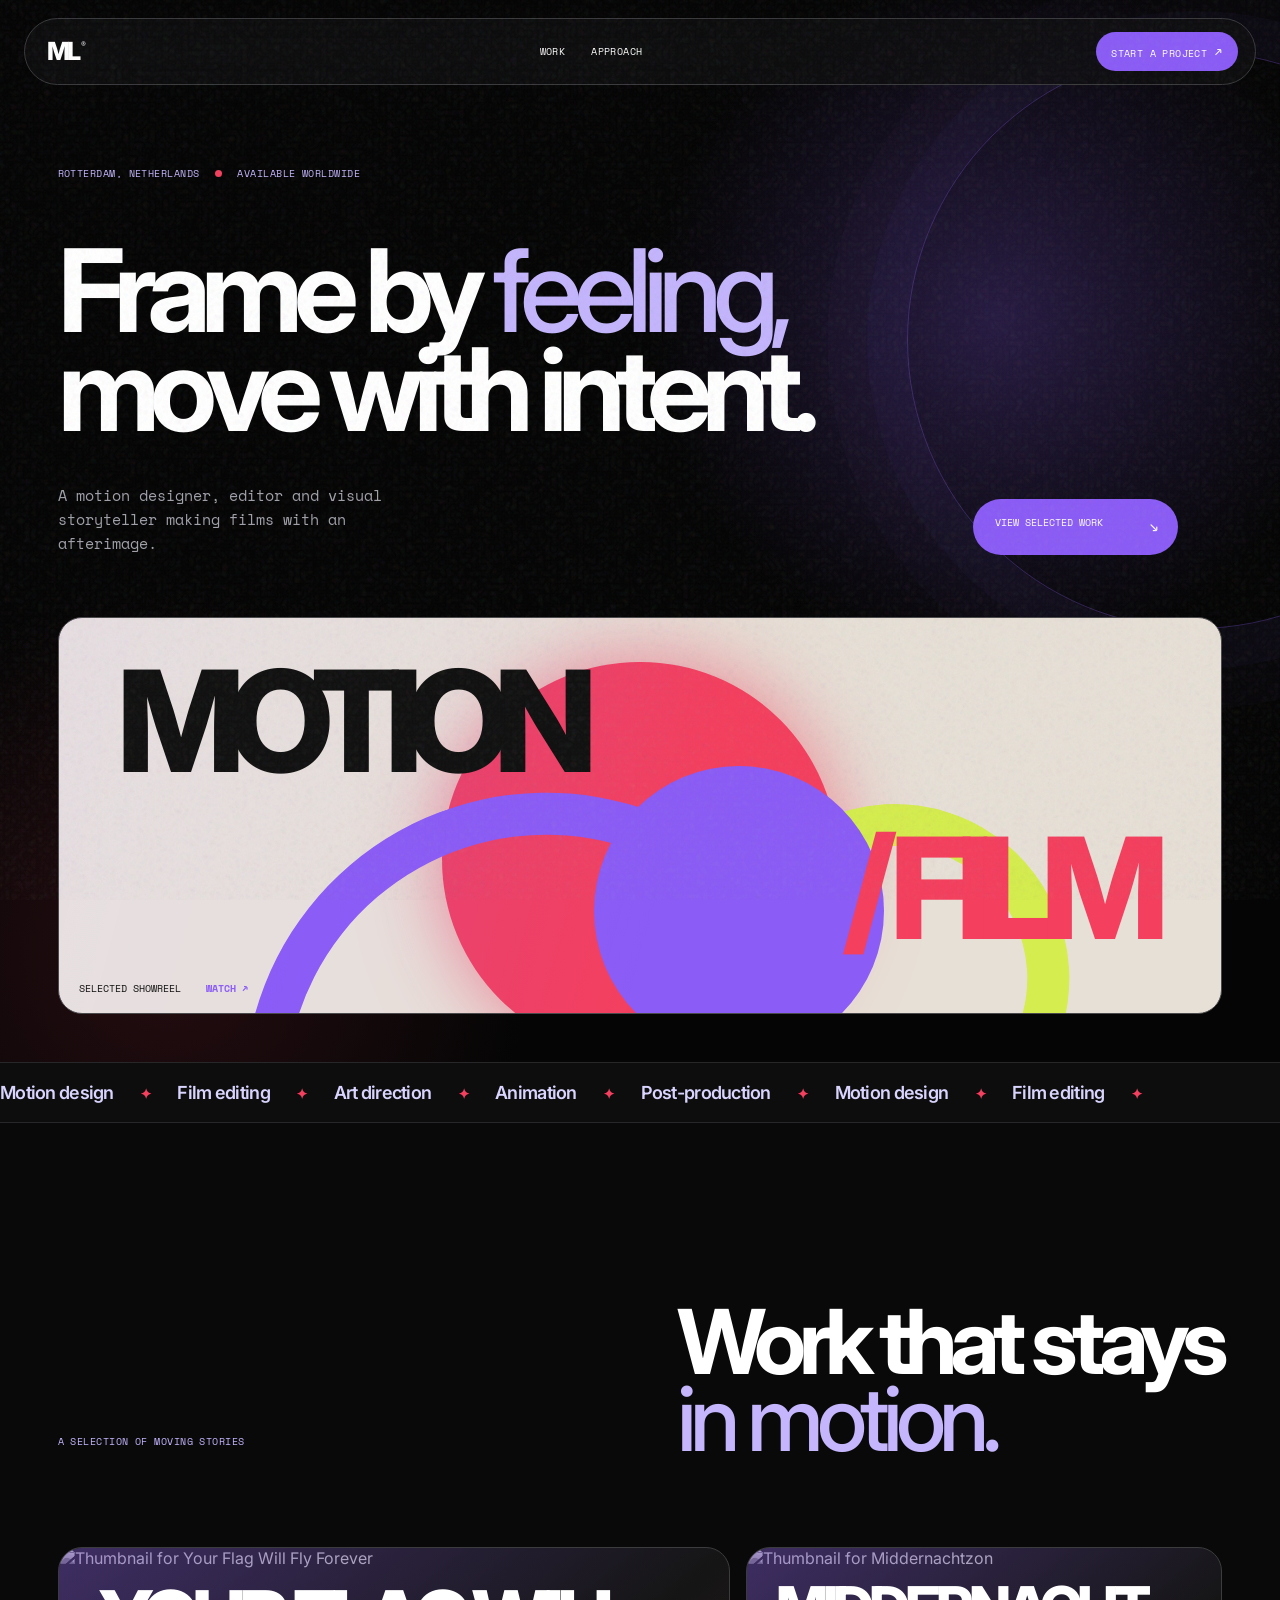
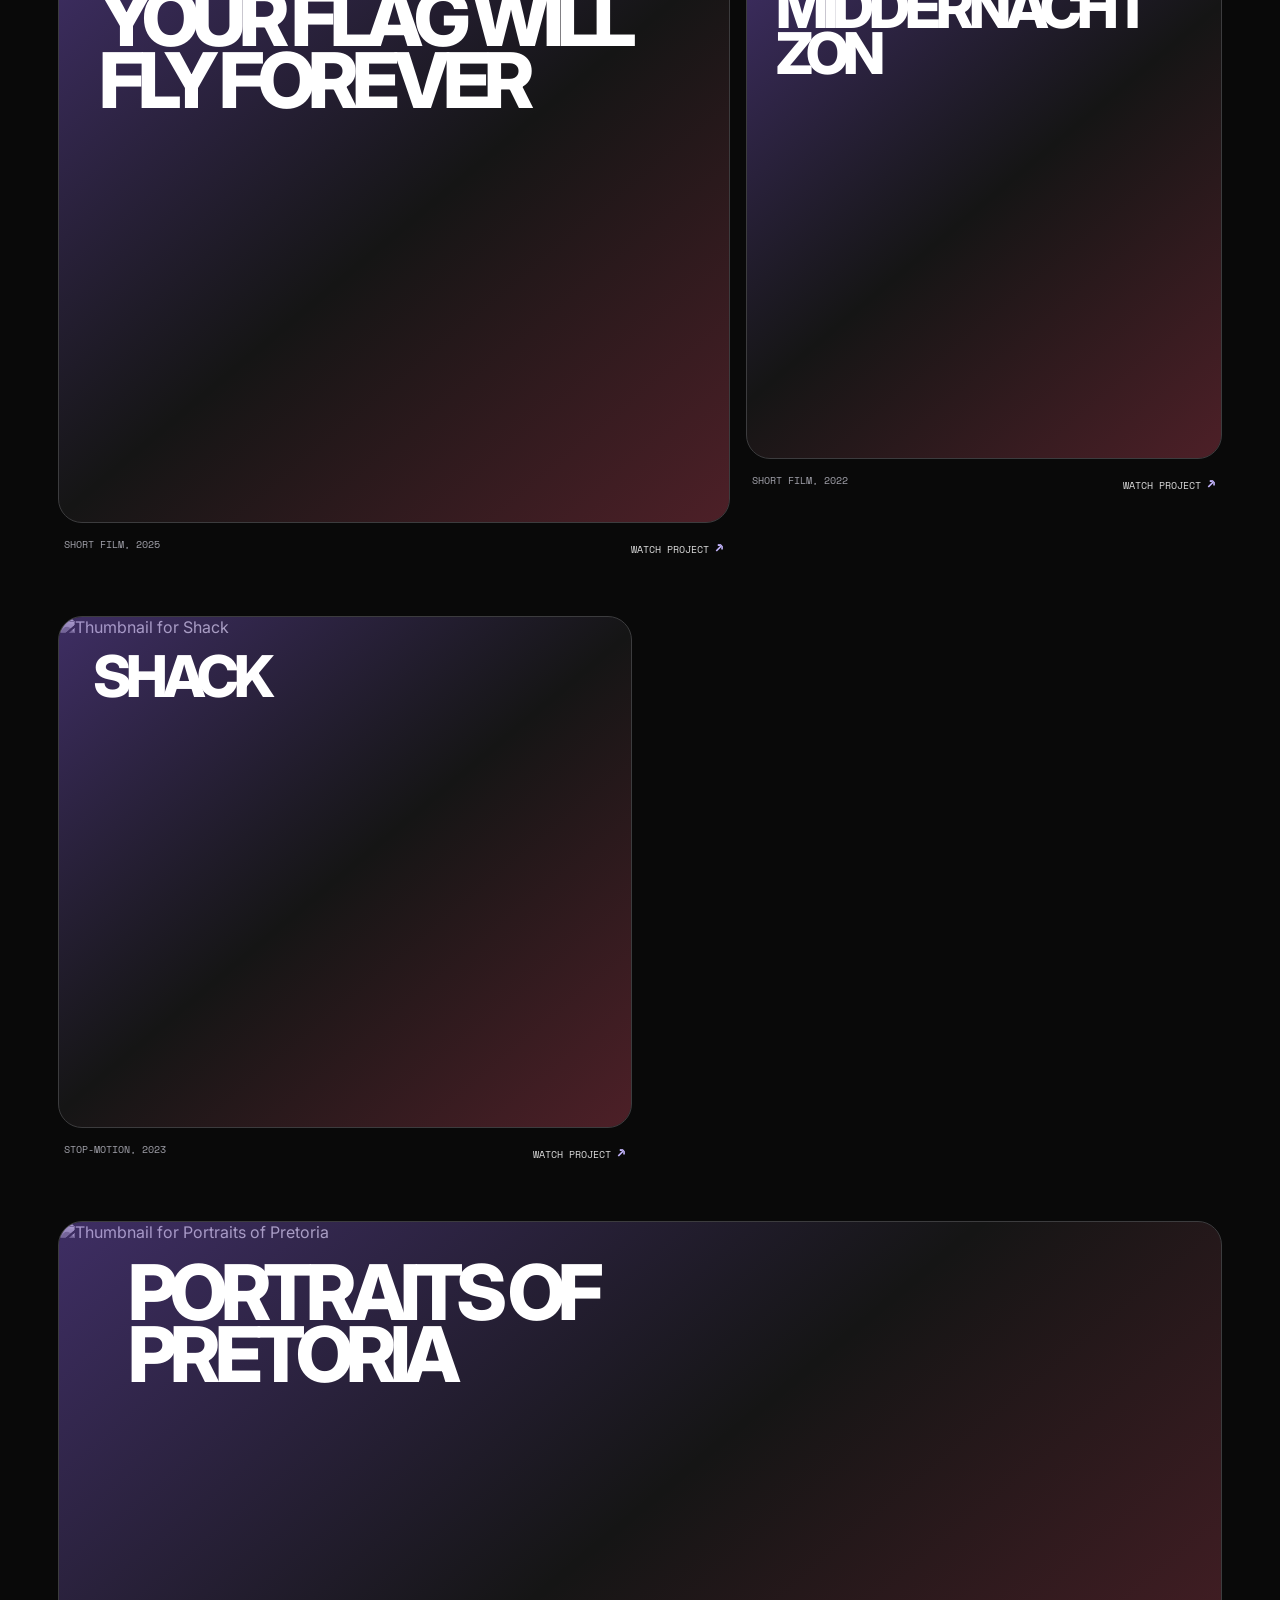
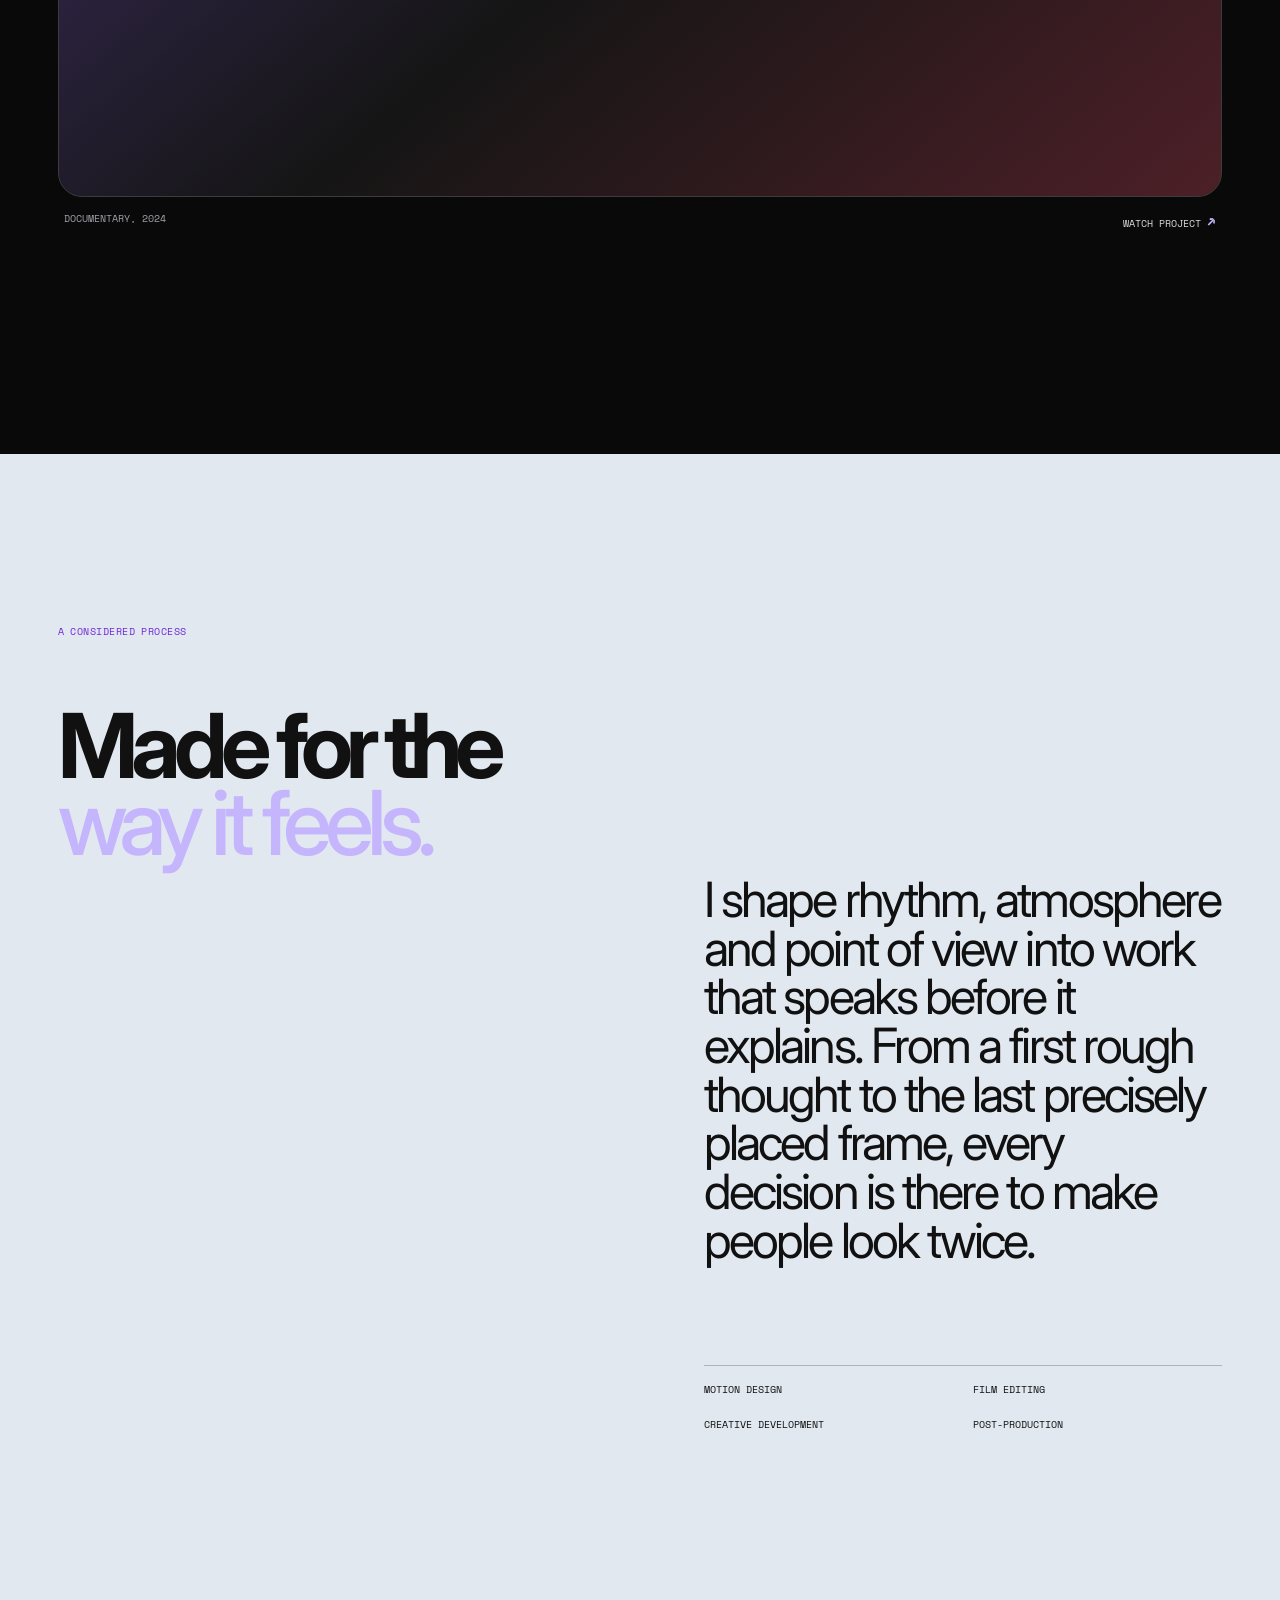
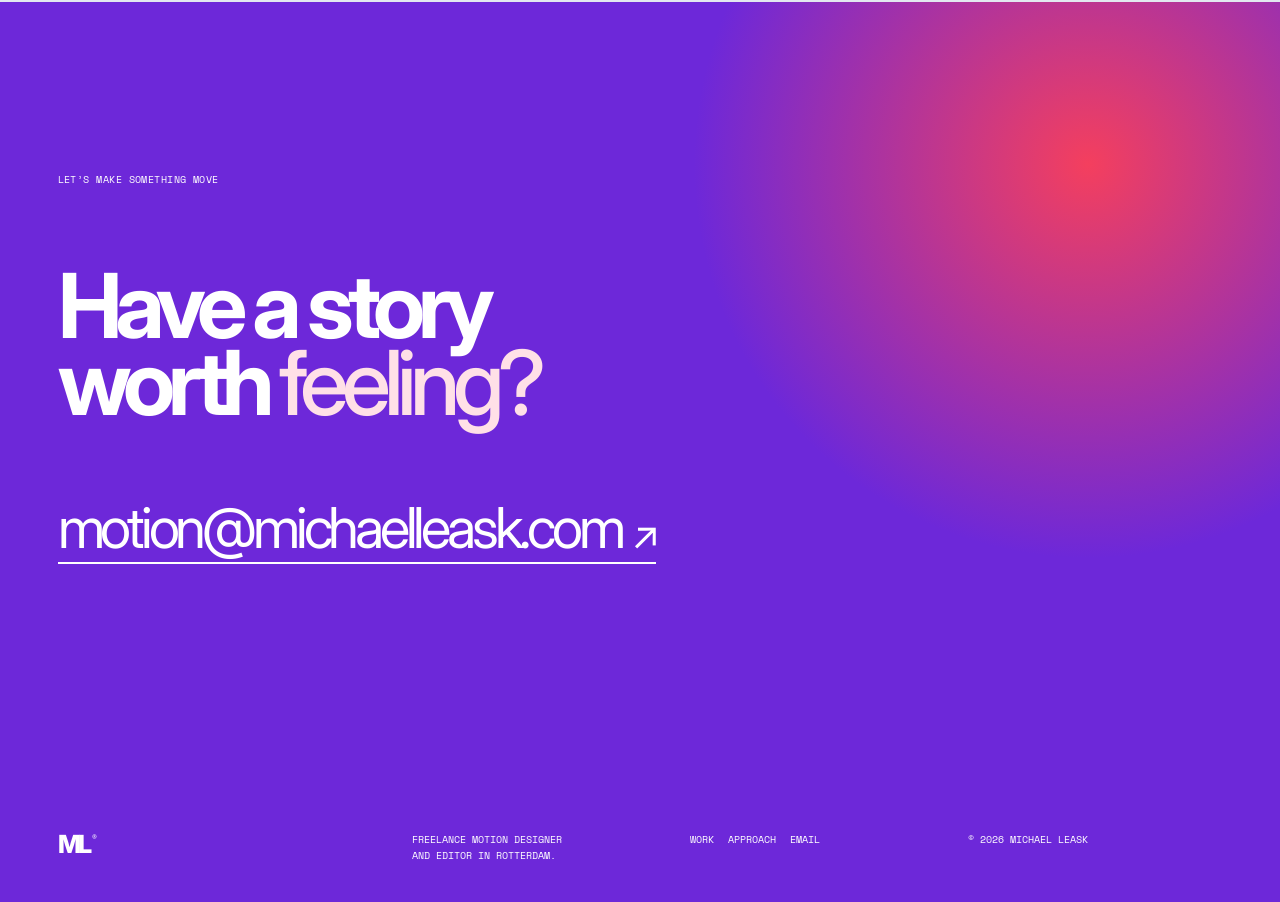
==== MIchael Leask.html @ 2f29e904 "Rename index.html to MIchael Leask.html" ====
<!doctype html>
<html lang="en">
<head>
  <meta charset="UTF-8">
  <meta name="viewport" content="width=device-width, initial-scale=1.0">
  <meta name="description" content="Michael Leask — motion designer and visual storyteller based in Rotterdam.">
  <title>Michael Leask — Motion & Film</title>
  <link rel="preconnect" href="https://fonts.googleapis.com">
  <link rel="preconnect" href="https://fonts.gstatic.com" crossorigin>
  <link href="https://fonts.googleapis.com/css2?family=DM+Mono:wght@400;500&family=Playfair+Display:ital,wght@0,500;1,500&display=swap" rel="stylesheet">
  <link rel="stylesheet" href="styles.css">
</head>
<body>
  <div class="noise" aria-hidden="true"></div>
  <main>
    <nav class="nav" aria-label="Main navigation">
      <a class="wordmark" href="#top" aria-label="Michael Leask home">ML<span>®</span></a>
      <div class="nav-links"><a href="#work">Work</a><a href="#approach">Approach</a></div>
      <a class="nav-contact" href="#contact">Start a project <span>↗</span></a>
    </nav>
    <section class="hero" id="top">
      <p class="location">Rotterdam, Netherlands <i></i> Available worldwide</p>
      <h1 class="hero-title">Frame by <em>feeling,</em><br>move with intent.</h1>
      <div class="hero-bottom"><p>A motion designer, editor and visual storyteller making films with an afterimage.</p><a class="solid-button" href="#work">View selected work <span>↘</span></a></div>
      <a class="hero-image showreel-thumbnail image-reveal" href="https://vimeo.com/551444220" target="_blank" rel="noopener noreferrer" aria-label="Watch Michael Leask showreel on Vimeo"><span class="showreel-sun"></span><span class="showreel-arch arch-one"></span><span class="showreel-arch arch-two"></span><span class="showreel-disc"></span><strong>MOTION</strong><strong>/ FILM</strong><figcaption>Selected showreel <b>Watch ↗</b></figcaption></a>
    </section>
    <section class="marquee" aria-label="Services"><div>Motion design <b>✦</b> Film editing <b>✦</b> Art direction <b>✦</b> Animation <b>✦</b> Post-production <b>✦</b> Motion design <b>✦</b> Film editing <b>✦</b></div></section>
    <section class="work" id="work">
      <div class="section-heading"><p class="eyebrow">A selection of moving stories</p><h2>Work that stays<br><em>in motion.</em></h2></div>
      <div class="work-grid">
        <a class="project project-large" href="https://vimeo.com/1107054880?fl=ip&amp;fe=ec" target="_blank" rel="noopener noreferrer"><div class="project-media"><img src="https://vumbnail.com/1107054880.jpg" onerror="this.onerror=null;this.src='https://picsum.photos/seed/flag-cinema/1400/900'" alt="Thumbnail for Your Flag Will Fly Forever"><span class="project-word">Your flag will<br>fly forever</span></div><div class="project-info"><span>Short film, 2025</span><strong>Watch project <b>↗</b></strong></div></a>
        <a class="project" href="https://vimeo.com/560093076" target="_blank" rel="noopener noreferrer"><div class="project-media"><img src="https://vumbnail.com/560093076.jpg" onerror="this.onerror=null;this.src='https://picsum.photos/seed/midnight-sun-film/1000/1200'" alt="Thumbnail for Middernachtzon"><span class="project-word small">Middernacht<br>zon</span></div><div class="project-info"><span>Short film, 2022</span><strong>Watch project <b>↗</b></strong></div></a>
        <a class="project" href="https://vimeo.com/560093396" target="_blank" rel="noopener noreferrer"><div class="project-media"><img src="https://vumbnail.com/560093396.jpg" onerror="this.onerror=null;this.src='https://picsum.photos/seed/paper-animation/1000/1200'" alt="Thumbnail for Shack"><span class="project-word small dark">Shack</span></div><div class="project-info"><span>Stop-motion, 2023</span><strong>Watch project <b>↗</b></strong></div></a>
        <a class="project project-wide" href="https://vimeo.com/611664464" target="_blank" rel="noopener noreferrer"><div class="project-media"><img src="https://vumbnail.com/611664464.jpg" onerror="this.onerror=null;this.src='https://picsum.photos/seed/pretoria-portrait/1400/700'" alt="Thumbnail for Portraits of Pretoria"><span class="project-word">Portraits of<br>pretoria</span></div><div class="project-info"><span>Documentary, 2024</span><strong>Watch project <b>↗</b></strong></div></a>
      </div>
    </section>
    <section class="statement" id="approach"><div class="statement-pin"><p class="eyebrow">A considered process</p><h2>Made for the<br><em>way it feels.</em></h2></div><div class="statement-copy"><p class="scrub-copy">I shape rhythm, atmosphere and point of view into work that speaks before it explains. From a first rough thought to the last precisely placed frame, every decision is there to make people look twice.</p><div class="methods"><span>Motion design</span><span>Film editing</span><span>Creative development</span><span>Post-production</span></div></div></section>
    <section class="contact" id="contact"><p class="eyebrow">Let’s make something move</p><h2>Have a story<br>worth <em>feeling?</em></h2><a class="contact-email" href="mailto:motion@michaelleask.com">motion@michaelleask.com <span>↗</span></a><footer><a class="wordmark" href="#top">ML<span>®</span></a><p>Freelance motion designer<br>and editor in Rotterdam.</p><div><a href="#work">Work</a><a href="#approach">Approach</a><a href="mailto:motion@michaelleask.com">Email</a></div><p>© 2026 Michael Leask</p></footer></section>
  </main>
  <script src="https://cdnjs.cloudflare.com/ajax/libs/gsap/3.12.5/gsap.min.js"></script>
  <script src="https://cdnjs.cloudflare.com/ajax/libs/gsap/3.12.5/ScrollTrigger.min.js"></script>
  <script src="script.js"></script>
</body>
</html>
---- styles.css ----
@import url('https://fonts.googleapis.com/css2?family=Inter:wght@400;500;600;700;800&family=Space+Mono:wght@400;700&display=swap');

:root { --primary:#8b5cf6; --accent:#f43f5e; --void:#050505; --surface:#e2e8f0; --white:#fff; --muted:#a1a1aa; --border:#27272a; --mono:'Space Mono',monospace; --display:'Inter',Arial,sans-serif; --radius:24px; }
* { box-sizing:border-box; } html { scroll-behavior:smooth; } body { margin:0; background:var(--void); color:var(--white); font-family:var(--display); overflow-x:hidden; } a { color:inherit; }
.noise { position:fixed; inset:0; z-index:20; pointer-events:none; opacity:.08; background-image:url("data:image/svg+xml,%3Csvg viewBox='0 0 180 180' xmlns='http://www.w3.org/2000/svg'%3E%3Cfilter id='n'%3E%3CfeTurbulence baseFrequency='.76' numOctaves='3' stitchTiles='stitch'/%3E%3C/filter%3E%3Crect width='100%25' height='100%25' filter='url(%23n)'/%3E%3C/svg%3E"); }
.nav { width:calc(100% - 48px); max-width:1320px; margin:18px auto 0; padding:13px 17px 13px 22px; display:flex; align-items:center; justify-content:space-between; position:absolute; left:0; right:0; z-index:3; background:#101011c9; border:1px solid #3a3a3d; border-radius:9999px; backdrop-filter:blur(16px); font:10px var(--mono); text-transform:uppercase; letter-spacing:.04em; }.wordmark { font:800 25px/1 var(--display); text-decoration:none; letter-spacing:-.12em; }.wordmark span { font:8px var(--mono); vertical-align:top; letter-spacing:0; margin-left:3px; }.nav-links { display:flex; gap:26px; }.nav a { text-decoration:none; }.nav a:hover { color:#c4b5fd; }.nav-contact { padding:9px 15px; border-radius:9999px; background:var(--primary); transition:background .3s; }.nav-contact:hover { background:var(--accent); color:#fff!important; }.nav-contact span { font-size:14px; }
.hero { min-height:100vh; padding:166px 4.5vw 48px; position:relative; overflow:hidden; background:radial-gradient(circle at 78% 30%,#8b5cf640,transparent 28%),radial-gradient(circle at 13% 90%,#f43f5e22,transparent 25%),var(--void); }.hero:before { content:''; position:absolute; width:45vw; height:45vw; right:-16vw; top:4vw; border:1px solid #8b5cf64d; border-radius:50%; box-shadow:0 0 0 40px #8b5cf608,0 0 0 80px #8b5cf605; }.location,.eyebrow { position:relative; z-index:1; color:#c4b5fd; font:10px var(--mono); letter-spacing:.045em; text-transform:uppercase; margin:0; }.location i { width:7px; height:7px; background:var(--accent); border-radius:50%; display:inline-block; margin:0 9px; }.hero-title { position:relative; z-index:1; max-width:1120px; font-size:clamp(3.7rem,9vw,9.5rem); line-height:.86; letter-spacing:-.082em; margin:60px 0 44px; font-weight:700; }.hero-title em,h2 em { color:#c4b5fd; font-style:normal; font-weight:500; }.hero-bottom { position:relative; z-index:1; display:flex; gap:34px; align-items:end; justify-content:space-between; max-width:1120px; }.hero-bottom p { color:var(--muted); font:15px/1.6 var(--mono); max-width:355px; margin:0; }.solid-button { background:var(--primary); color:var(--white); text-decoration:none; border-radius:9999px; font:10px var(--mono); text-transform:uppercase; padding:16px 19px 16px 22px; min-width:205px; display:flex; justify-content:space-between; transition:transform .3s,background .3s; }.solid-button:hover { transform:translateY(-3px); background:var(--accent); }.solid-button span { font-size:16px; }.hero-image { position:relative; z-index:1; margin:62px 0 0; height:min(31vw,500px); overflow:hidden; border:1px solid #4a4a4c; border-radius:var(--radius); background:#171717; }.hero-image img { height:100%; width:100%; object-fit:cover; filter:grayscale(1) contrast(1.15) brightness(.72); }.hero-image:after { content:''; position:absolute; inset:0; background:linear-gradient(105deg,#8b5cf666,transparent 60%); mix-blend-mode:color; }.hero-image figcaption { position:absolute; z-index:1; color:#fff; bottom:17px; left:20px; font:10px var(--mono); text-transform:uppercase; }.marquee { border-top:1px solid var(--border); border-bottom:1px solid var(--border); background:#0d0d0e; overflow:hidden; padding:19px 0; white-space:nowrap; }.marquee div { width:max-content; color:#d8d4fe; font-size:18px; font-weight:600; letter-spacing:-.04em; animation:marquee 25s linear infinite; }.marquee b { color:var(--accent); margin:0 23px; font-size:14px; } @keyframes marquee { to { transform:translateX(-33%); } }
.work { padding:180px 4.5vw; background:#090909; }.section-heading { display:flex; justify-content:space-between; align-items:end; margin-bottom:90px; }.section-heading h2,.statement h2,.contact h2 { font-size:clamp(3.5rem,7vw,8rem); line-height:.86; letter-spacing:-.078em; margin:0; }.section-heading .eyebrow { padding-bottom:8px; }.work-grid { display:grid; grid-template-columns:repeat(12,1fr); grid-auto-flow:dense; gap:16px; }.project { grid-column:span 6; color:inherit; text-decoration:none; padding:0 0 42px; }.project-large { grid-column:span 7; }.project-large+.project { grid-column:span 5; }.project-wide { grid-column:span 12; }.project-media { height:40vw; min-height:430px; position:relative; overflow:hidden; border:1px solid #3c3c3e; border-radius:var(--radius); background:#151515; }.project-large .project-media,.project-wide .project-media { height:45vw; max-height:700px; }.project-media:after { content:''; position:absolute; inset:0; background:linear-gradient(140deg,rgba(139,92,246,.35),transparent 50%,rgba(244,63,94,.25)); }.project-media img { width:100%; height:100%; object-fit:cover; filter:grayscale(1) contrast(1.2) brightness(.7); transition:transform .8s cubic-bezier(.22,1,.36,1),filter .8s; }.project:hover img { transform:scale(1.06); filter:grayscale(.3) contrast(1.05) brightness(.88); }.project-word { position:absolute; z-index:1; top:7%; left:6%; color:#fff; text-transform:uppercase; font-size:clamp(2.5rem,6vw,7rem); font-weight:800; line-height:.8; letter-spacing:-.09em; }.project-word.small { font-size:clamp(2.5rem,4.5vw,5rem); }.project-word.dark { color:#fff; }.project-info { display:flex; justify-content:space-between; padding:14px 6px 0; color:var(--muted); font:10px var(--mono); text-transform:uppercase; }.project-info strong { color:#ddd; font-weight:400; }.project-info b { color:#c4b5fd; font-size:14px; }
.statement { background:var(--surface); color:#111; padding:170px 4.5vw; min-height:105vh; display:grid; grid-template-columns:1fr 1fr; gap:10vw; }.statement-pin { align-self:start; }.statement-pin .eyebrow { color:#6d28d9; margin-bottom:68px; }.statement-copy { padding-top:28vh; }.scrub-copy { margin:0; font-size:clamp(2rem,3.8vw,4.7rem); line-height:1; letter-spacing:-.06em; }.scrub-copy span { color:#92989e; }.methods { border-top:1px solid #aeb3b8; margin-top:100px; padding-top:16px; display:grid; grid-template-columns:1fr 1fr; gap:20px; font:10px var(--mono); text-transform:uppercase; }.contact { background:radial-gradient(circle at 85% 18%,#f43f5e,transparent 30%),#6d28d9; padding:170px 4.5vw 38px; min-height:100vh; display:flex; flex-direction:column; }.contact .eyebrow { color:#fff; margin-bottom:80px; }.contact h2 em { color:#ffe0e7; }.contact-email { font-size:clamp(1.75rem,4.4vw,5rem); letter-spacing:-.075em; margin-top:72px; text-decoration:none; border-bottom:2px solid; width:max-content; max-width:100%; }.contact-email span { font-size:.7em; } footer { margin-top:auto; padding-top:150px; display:grid; grid-template-columns:1.3fr 1fr 1fr 1fr; gap:24px; align-items:start; font:10px/1.6 var(--mono); text-transform:uppercase; } footer p { margin:0; } footer div { display:flex; gap:14px; flex-wrap:wrap; } footer div a { text-decoration:none; border-bottom:1px solid transparent; } footer div a:hover { border-color:#fff; }
@media(max-width:800px) { .nav { width:calc(100% - 24px); margin-top:12px; padding:12px 14px 12px 17px; }.nav-links { display:none; }.hero { padding:116px 5vw 28px; }.hero-title { margin:58px 0 30px; font-size:clamp(3.55rem,15vw,6rem); }.hero-bottom { display:block; }.hero-bottom p { margin-bottom:25px; }.hero-image { margin-top:48px; height:76vw; }.work { padding:120px 5vw; }.section-heading { display:block; margin-bottom:60px; }.section-heading .eyebrow { margin-bottom:25px; }.work-grid { display:block; }.project,.project-large,.project-large+.project { padding:0 0 50px; }.project-media,.project-large .project-media,.project-wide .project-media { height:110vw; min-height:0; }.project-wide .project-media { height:75vw; }.statement { display:block; padding:120px 5vw; min-height:0; }.statement-pin .eyebrow { margin-bottom:40px; }.statement-copy { padding-top:110px; }.methods { margin-top:70px; }.contact { padding:120px 5vw 30px; }.contact .eyebrow { margin-bottom:42px; }.contact-email { margin-top:55px; } footer { padding-top:120px; grid-template-columns:1fr 1fr; gap:28px 12px; } footer .wordmark { grid-column:span 2; } }
.hero-image.showreel-thumbnail{display:block;text-decoration:none;background:#e7e0d7;color:#111;transition:transform .5s cubic-bezier(.22,1,.36,1)}.hero-image.showreel-thumbnail:hover{transform:scale(.985)}.showreel-thumbnail:after{background:linear-gradient(105deg,#8b5cf644,transparent 55%)}.showreel-thumbnail strong{position:absolute;z-index:1;font-size:clamp(3.5rem,11vw,12rem);font-weight:800;letter-spacing:-.12em;line-height:.75}.showreel-thumbnail strong:nth-of-type(1){left:5%;top:13%}.showreel-thumbnail strong:nth-of-type(2){color:var(--accent);right:6%;bottom:18%}.showreel-sun{position:absolute;width:34%;aspect-ratio:1;border-radius:50%;background:var(--accent);top:11%;left:33%;box-shadow:0 0 80px #f43f5e99}.showreel-arch{position:absolute;border:clamp(20px,3.3vw,54px) solid var(--primary);border-bottom:0;border-radius:1000px 1000px 0 0;width:52%;height:78%;bottom:-24%;left:12%;transform:rotate(-18deg)}.showreel-arch.arch-two{width:30%;height:50%;bottom:2%;left:auto;right:11%;border-color:#d5ed4e;transform:rotate(19deg)}.showreel-disc{width:25%;aspect-ratio:1;background:var(--primary);position:absolute;border-radius:50%;bottom:-11%;right:29%}.showreel-thumbnail figcaption{color:#111;display:flex;gap:25px}.showreel-thumbnail figcaption b{color:var(--primary)}
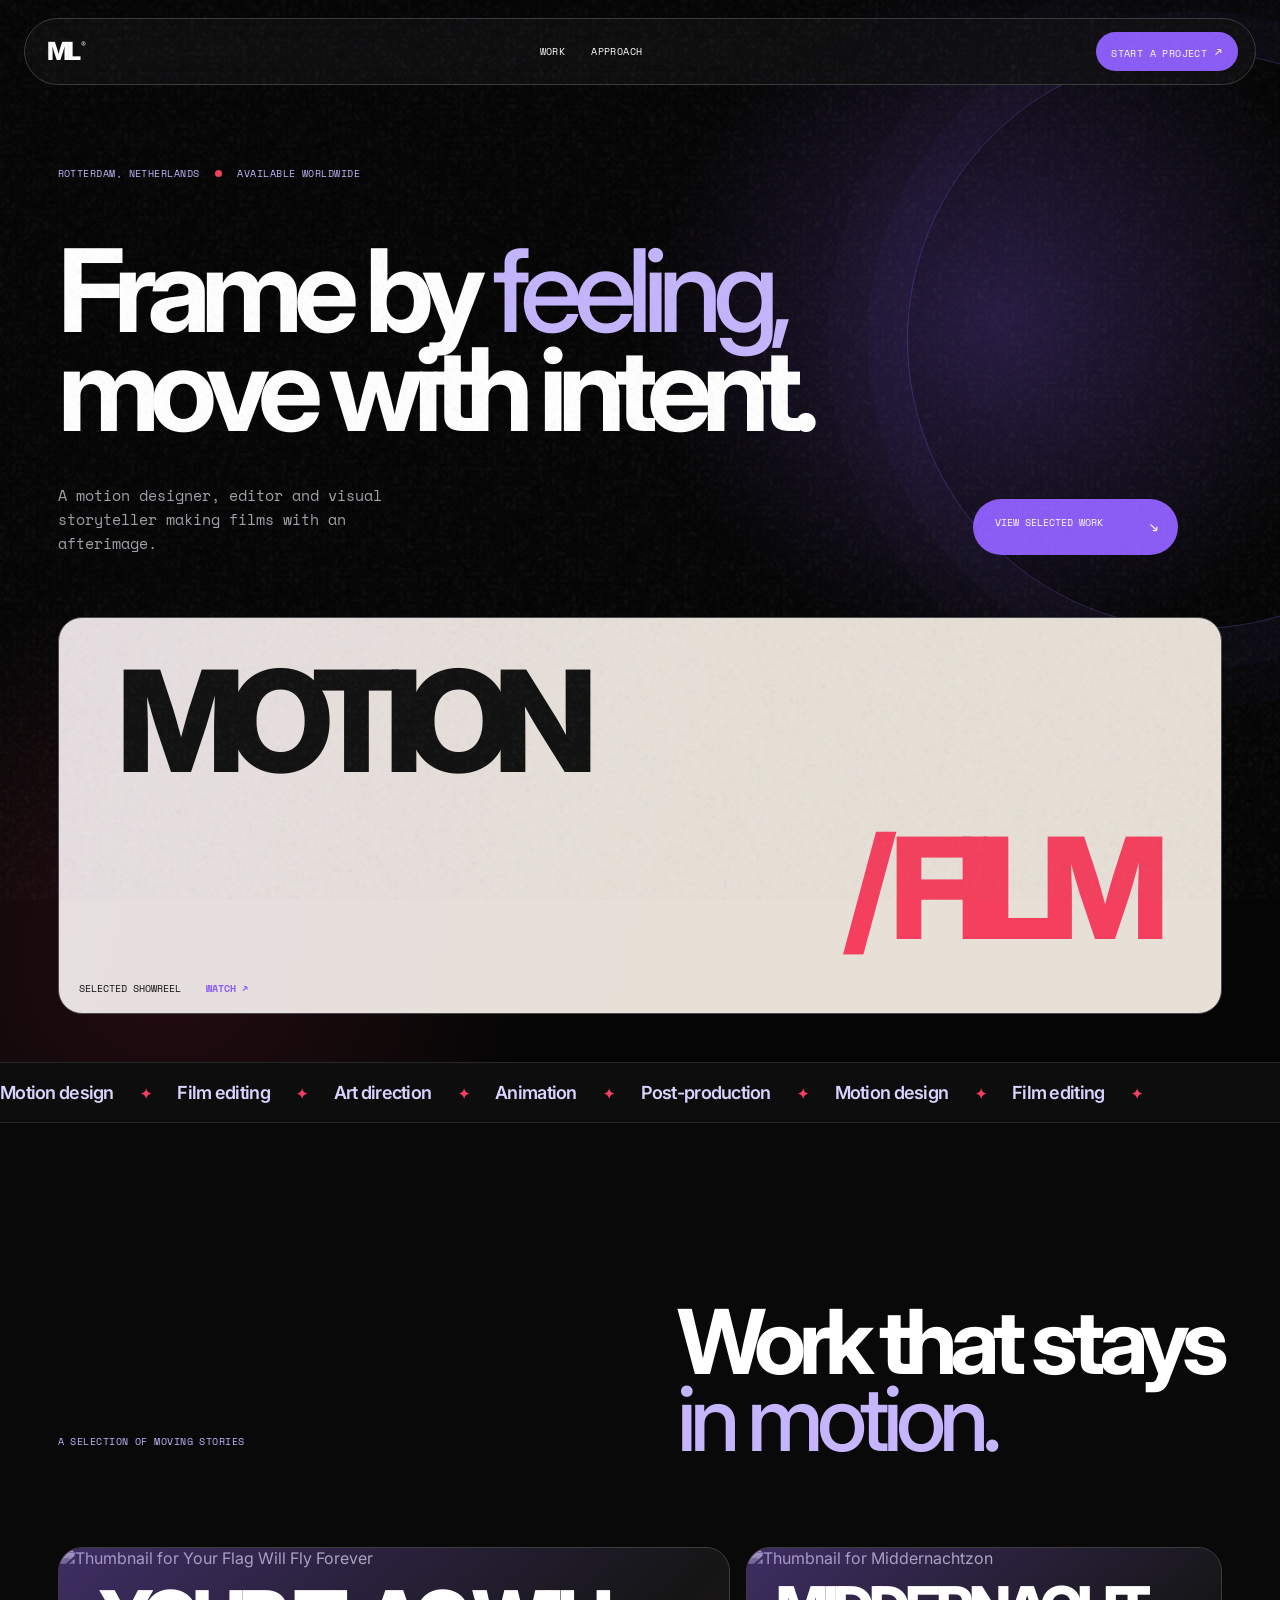
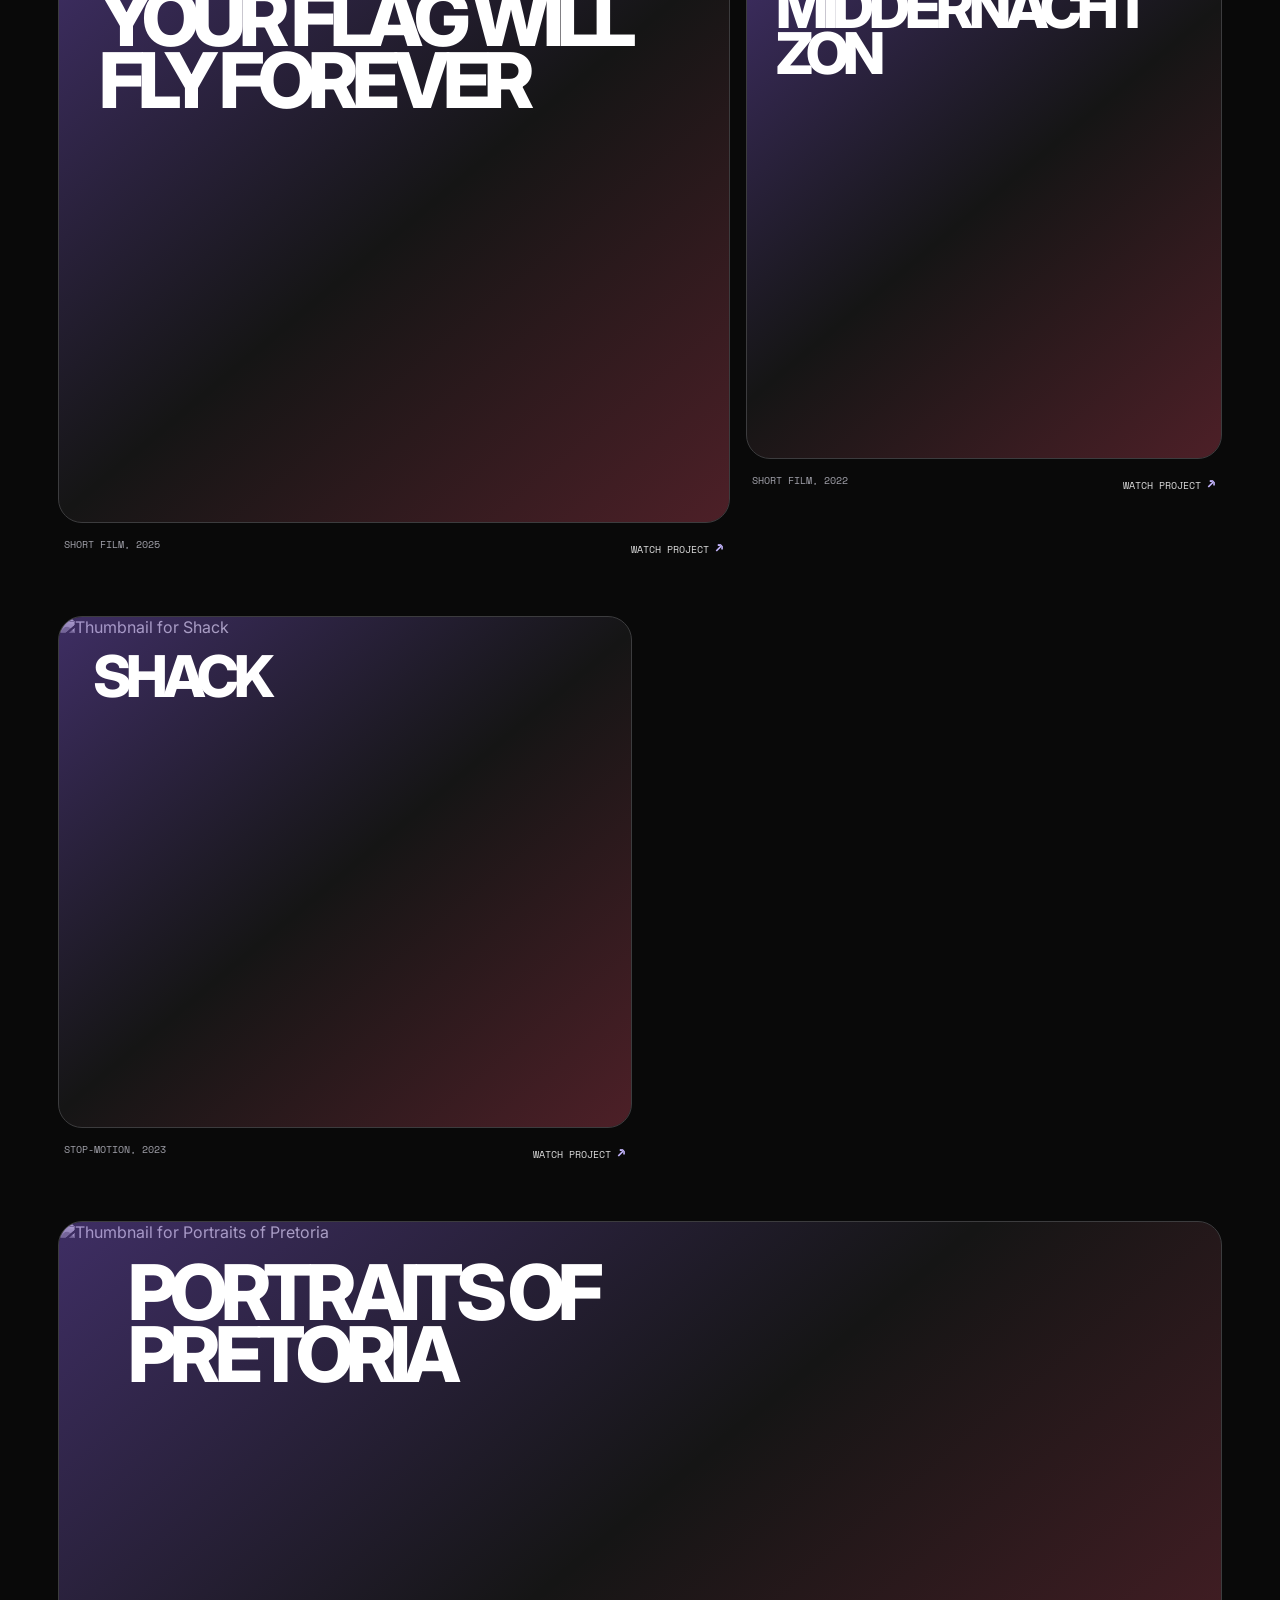
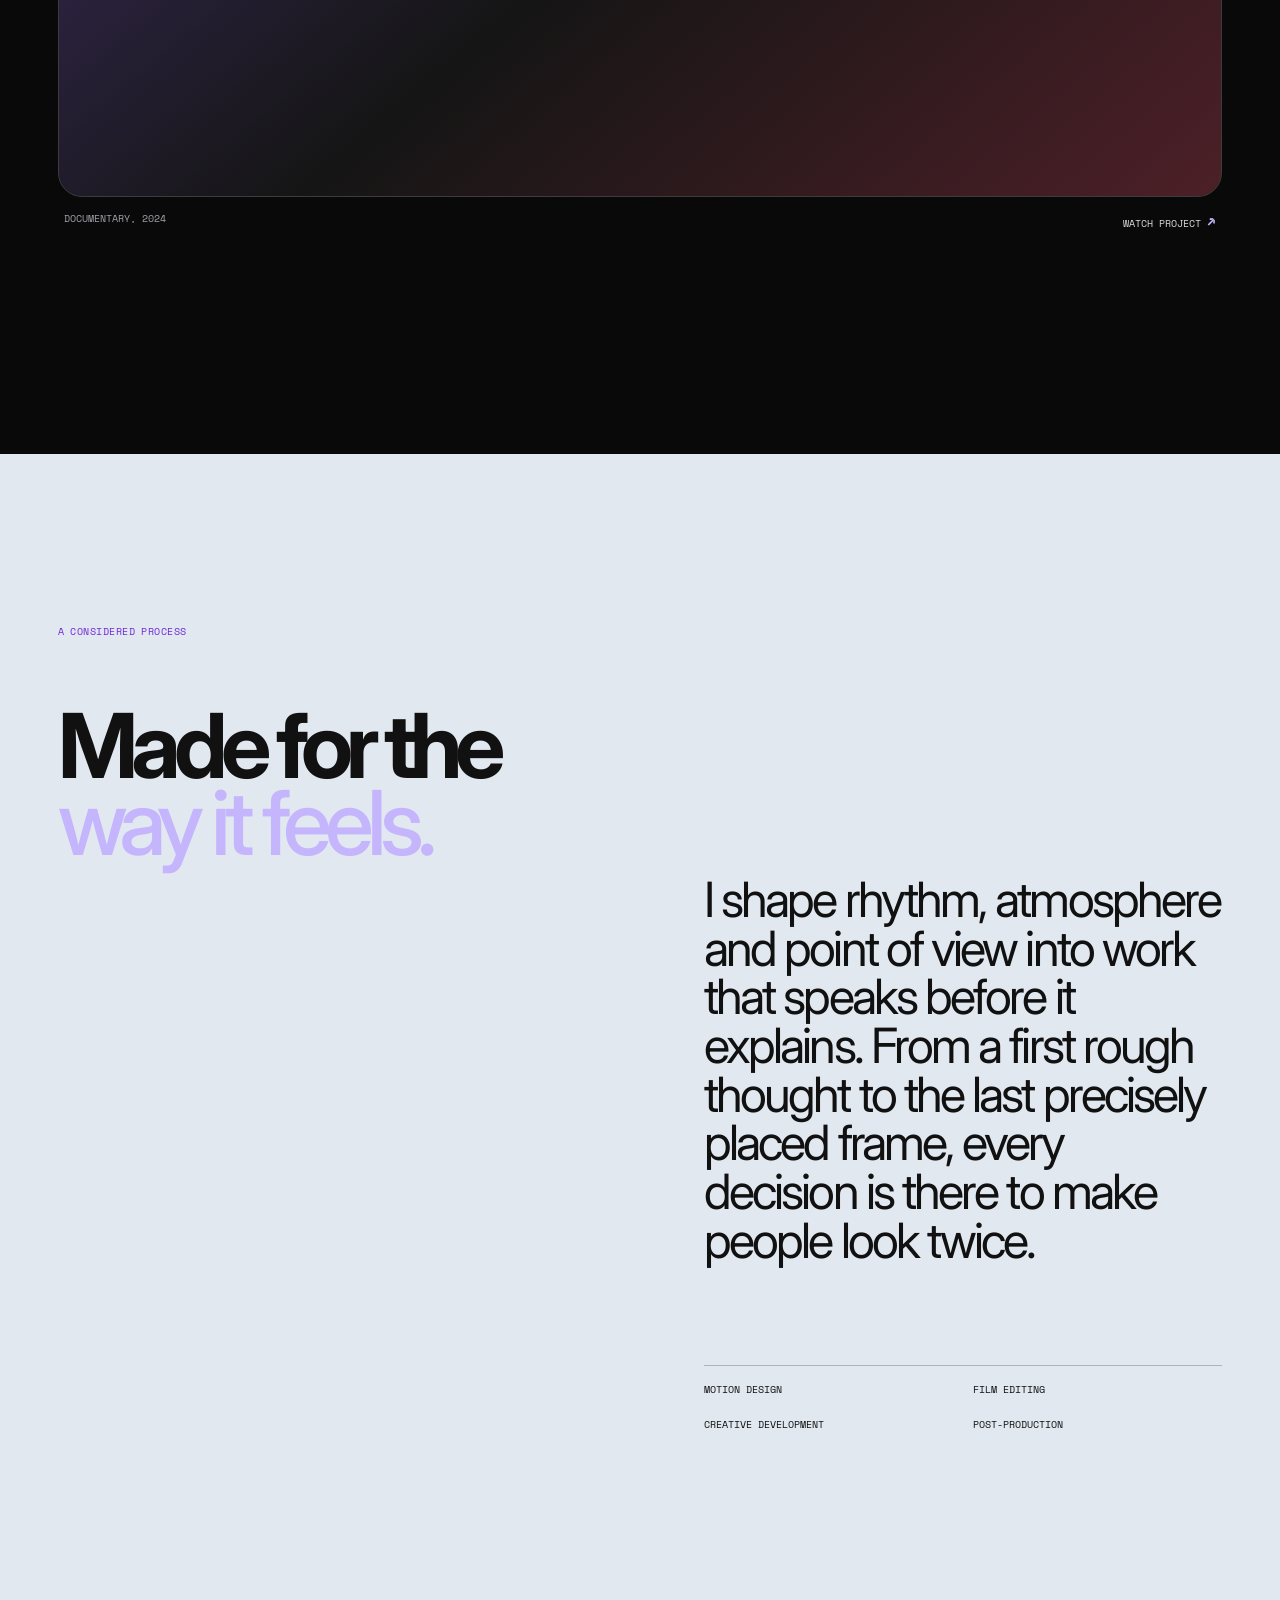
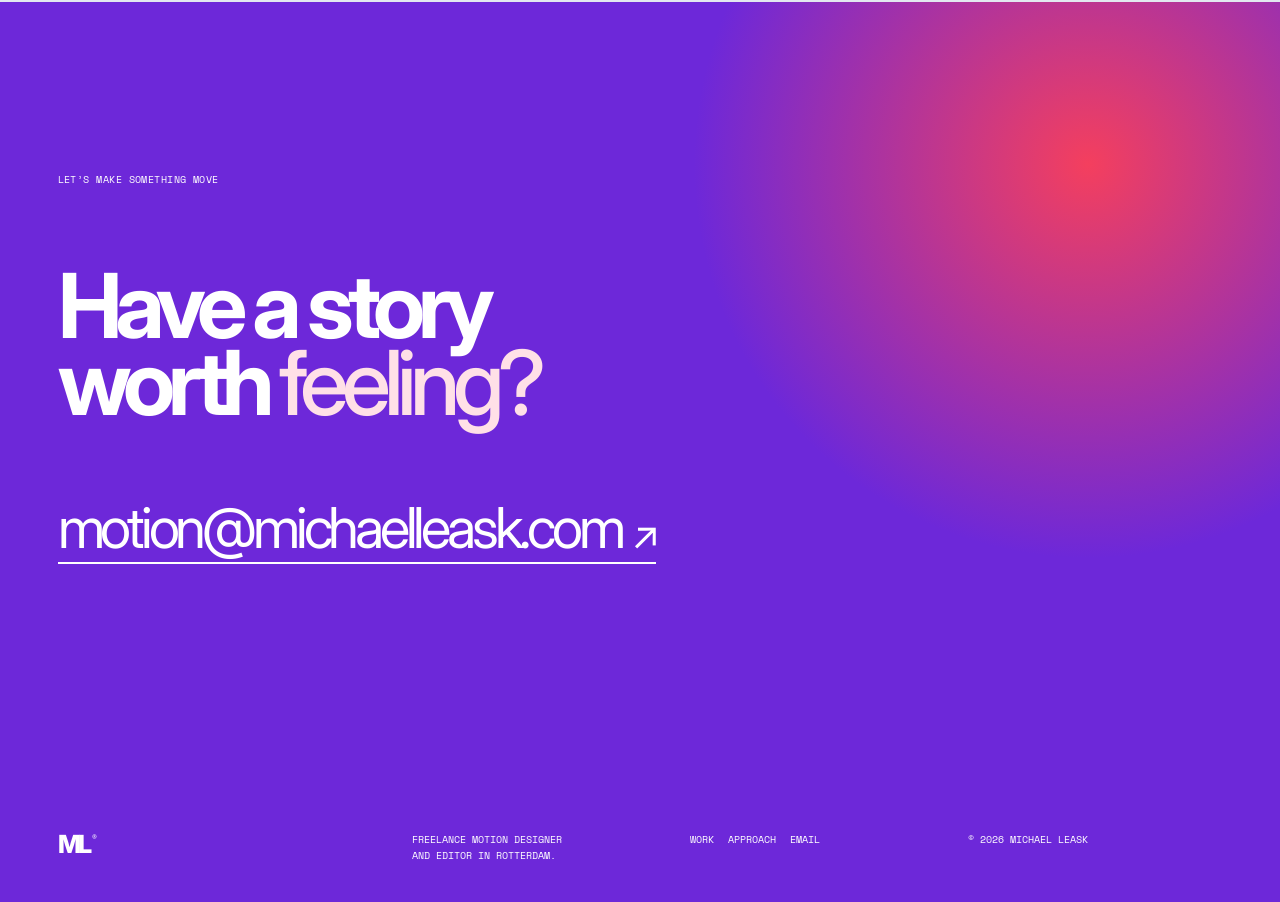
==== commit e3f042cd: "Autoplay showreel embed and reformat HTML/CSS Co-authored-by: real-fools-gold <real-fools-gold@users" ====
--- a/MIchael Leask.html
+++ b/MIchael Leask.html
@@ -1,44 +1,207 @@
 <!doctype html>
 <html lang="en">
-<head>
-  <meta charset="UTF-8">
-  <meta name="viewport" content="width=device-width, initial-scale=1.0">
-  <meta name="description" content="Michael Leask — motion designer and visual storyteller based in Rotterdam.">
-  <title>Michael Leask — Motion & Film</title>
-  <link rel="preconnect" href="https://fonts.googleapis.com">
-  <link rel="preconnect" href="https://fonts.gstatic.com" crossorigin>
-  <link href="https://fonts.googleapis.com/css2?family=DM+Mono:wght@400;500&family=Playfair+Display:ital,wght@0,500;1,500&display=swap" rel="stylesheet">
-  <link rel="stylesheet" href="styles.css">
-</head>
-<body>
-  <div class="noise" aria-hidden="true"></div>
-  <main>
-    <nav class="nav" aria-label="Main navigation">
-      <a class="wordmark" href="#top" aria-label="Michael Leask home">ML<span>®</span></a>
-      <div class="nav-links"><a href="#work">Work</a><a href="#approach">Approach</a></div>
-      <a class="nav-contact" href="#contact">Start a project <span>↗</span></a>
-    </nav>
-    <section class="hero" id="top">
-      <p class="location">Rotterdam, Netherlands <i></i> Available worldwide</p>
-      <h1 class="hero-title">Frame by <em>feeling,</em><br>move with intent.</h1>
-      <div class="hero-bottom"><p>A motion designer, editor and visual storyteller making films with an afterimage.</p><a class="solid-button" href="#work">View selected work <span>↘</span></a></div>
-      <a class="hero-image showreel-thumbnail image-reveal" href="https://vimeo.com/551444220" target="_blank" rel="noopener noreferrer" aria-label="Watch Michael Leask showreel on Vimeo"><span class="showreel-sun"></span><span class="showreel-arch arch-one"></span><span class="showreel-arch arch-two"></span><span class="showreel-disc"></span><strong>MOTION</strong><strong>/ FILM</strong><figcaption>Selected showreel <b>Watch ↗</b></figcaption></a>
-    </section>
-    <section class="marquee" aria-label="Services"><div>Motion design <b>✦</b> Film editing <b>✦</b> Art direction <b>✦</b> Animation <b>✦</b> Post-production <b>✦</b> Motion design <b>✦</b> Film editing <b>✦</b></div></section>
-    <section class="work" id="work">
-      <div class="section-heading"><p class="eyebrow">A selection of moving stories</p><h2>Work that stays<br><em>in motion.</em></h2></div>
-      <div class="work-grid">
-        <a class="project project-large" href="https://vimeo.com/1107054880?fl=ip&amp;fe=ec" target="_blank" rel="noopener noreferrer"><div class="project-media"><img src="https://vumbnail.com/1107054880.jpg" onerror="this.onerror=null;this.src='https://picsum.photos/seed/flag-cinema/1400/900'" alt="Thumbnail for Your Flag Will Fly Forever"><span class="project-word">Your flag will<br>fly forever</span></div><div class="project-info"><span>Short film, 2025</span><strong>Watch project <b>↗</b></strong></div></a>
-        <a class="project" href="https://vimeo.com/560093076" target="_blank" rel="noopener noreferrer"><div class="project-media"><img src="https://vumbnail.com/560093076.jpg" onerror="this.onerror=null;this.src='https://picsum.photos/seed/midnight-sun-film/1000/1200'" alt="Thumbnail for Middernachtzon"><span class="project-word small">Middernacht<br>zon</span></div><div class="project-info"><span>Short film, 2022</span><strong>Watch project <b>↗</b></strong></div></a>
-        <a class="project" href="https://vimeo.com/560093396" target="_blank" rel="noopener noreferrer"><div class="project-media"><img src="https://vumbnail.com/560093396.jpg" onerror="this.onerror=null;this.src='https://picsum.photos/seed/paper-animation/1000/1200'" alt="Thumbnail for Shack"><span class="project-word small dark">Shack</span></div><div class="project-info"><span>Stop-motion, 2023</span><strong>Watch project <b>↗</b></strong></div></a>
-        <a class="project project-wide" href="https://vimeo.com/611664464" target="_blank" rel="noopener noreferrer"><div class="project-media"><img src="https://vumbnail.com/611664464.jpg" onerror="this.onerror=null;this.src='https://picsum.photos/seed/pretoria-portrait/1400/700'" alt="Thumbnail for Portraits of Pretoria"><span class="project-word">Portraits of<br>pretoria</span></div><div class="project-info"><span>Documentary, 2024</span><strong>Watch project <b>↗</b></strong></div></a>
-      </div>
-    </section>
-    <section class="statement" id="approach"><div class="statement-pin"><p class="eyebrow">A considered process</p><h2>Made for the<br><em>way it feels.</em></h2></div><div class="statement-copy"><p class="scrub-copy">I shape rhythm, atmosphere and point of view into work that speaks before it explains. From a first rough thought to the last precisely placed frame, every decision is there to make people look twice.</p><div class="methods"><span>Motion design</span><span>Film editing</span><span>Creative development</span><span>Post-production</span></div></div></section>
-    <section class="contact" id="contact"><p class="eyebrow">Let’s make something move</p><h2>Have a story<br>worth <em>feeling?</em></h2><a class="contact-email" href="mailto:motion@michaelleask.com">motion@michaelleask.com <span>↗</span></a><footer><a class="wordmark" href="#top">ML<span>®</span></a><p>Freelance motion designer<br>and editor in Rotterdam.</p><div><a href="#work">Work</a><a href="#approach">Approach</a><a href="mailto:motion@michaelleask.com">Email</a></div><p>© 2026 Michael Leask</p></footer></section>
-  </main>
-  <script src="https://cdnjs.cloudflare.com/ajax/libs/gsap/3.12.5/gsap.min.js"></script>
-  <script src="https://cdnjs.cloudflare.com/ajax/libs/gsap/3.12.5/ScrollTrigger.min.js"></script>
-  <script src="script.js"></script>
-</body>
+  <head>
+    <meta charset="UTF-8" />
+    <meta name="viewport" content="width=device-width, initial-scale=1.0" />
+    <meta
+      name="description"
+      content="Michael Leask — motion designer and visual storyteller based in Rotterdam."
+    />
+    <title>Michael Leask — Motion & Film</title>
+    <link rel="preconnect" href="https://fonts.googleapis.com" />
+    <link rel="preconnect" href="https://fonts.gstatic.com" crossorigin />
+    <link
+      href="https://fonts.googleapis.com/css2?family=DM+Mono:wght@400;500&family=Playfair+Display:ital,wght@0,500;1,500&display=swap"
+      rel="stylesheet"
+    />
+    <link rel="stylesheet" href="styles.css" />
+  </head>
+  <body>
+    <div class="noise" aria-hidden="true"></div>
+    <main>
+      <nav class="nav" aria-label="Main navigation">
+        <a class="wordmark" href="#top" aria-label="Michael Leask home"
+          >ML<span>®</span></a
+        >
+        <div class="nav-links">
+          <a href="#work">Work</a><a href="#approach">Approach</a>
+        </div>
+        <a class="nav-contact" href="#contact"
+          >Start a project <span>↗</span></a
+        >
+      </nav>
+      <section class="hero" id="top">
+        <p class="location">
+          Rotterdam, Netherlands <i></i> Available worldwide
+        </p>
+        <h1 class="hero-title">
+          Frame by <em>feeling,</em><br />move with intent.
+        </h1>
+        <div class="hero-bottom">
+          <p>
+            A motion designer, editor and visual storyteller making films with
+            an afterimage.
+          </p>
+          <a class="solid-button" href="#work"
+            >View selected work <span>↘</span></a
+          >
+        </div>
+        <a
+          class="hero-image showreel-thumbnail image-reveal"
+          href="https://vimeo.com/551444220"
+          target="_blank"
+          rel="noopener noreferrer"
+          aria-label="Watch Michael Leask showreel on Vimeo"
+          ><iframe
+            class="showreel-video"
+            src="https://player.vimeo.com/video/551444220?autoplay=1&mute=1&loop=1&playsinline=1&background=1"
+            title="Michael Leask showreel"
+            tabindex="-1"
+            aria-hidden="true"
+            allow="autoplay; encrypted-media; picture-in-picture"
+            allowfullscreen
+            frameborder="0"
+          ></iframe
+          ><strong>MOTION</strong><strong>/ FILM</strong>
+          <figcaption>Selected showreel <b>Watch ↗</b></figcaption></a
+        >
+      </section>
+      <section class="marquee" aria-label="Services">
+        <div>
+          Motion design <b>✦</b> Film editing <b>✦</b> Art direction
+          <b>✦</b> Animation <b>✦</b> Post-production <b>✦</b> Motion design
+          <b>✦</b> Film editing <b>✦</b>
+        </div>
+      </section>
+      <section class="work" id="work">
+        <div class="section-heading">
+          <p class="eyebrow">A selection of moving stories</p>
+          <h2>Work that stays<br /><em>in motion.</em></h2>
+        </div>
+        <div class="work-grid">
+          <a
+            class="project project-large"
+            href="https://vimeo.com/1107054880?fl=ip&amp;fe=ec"
+            target="_blank"
+            rel="noopener noreferrer"
+            ><div class="project-media">
+              <img
+                src="https://vumbnail.com/1107054880.jpg"
+                onerror="
+                  this.onerror = null;
+                  this.src = 'https://picsum.photos/seed/flag-cinema/1400/900';
+                "
+                alt="Thumbnail for Your Flag Will Fly Forever"
+              /><span class="project-word"
+                >Your flag will<br />fly forever</span
+              >
+            </div>
+            <div class="project-info">
+              <span>Short film, 2025</span
+              ><strong>Watch project <b>↗</b></strong>
+            </div></a
+          >
+          <a
+            class="project"
+            href="https://vimeo.com/560093076"
+            target="_blank"
+            rel="noopener noreferrer"
+            ><div class="project-media">
+              <img
+                src="https://vumbnail.com/560093076.jpg"
+                onerror="
+                  this.onerror = null;
+                  this.src =
+                    'https://picsum.photos/seed/midnight-sun-film/1000/1200';
+                "
+                alt="Thumbnail for Middernachtzon"
+              /><span class="project-word small">Middernacht<br />zon</span>
+            </div>
+            <div class="project-info">
+              <span>Short film, 2022</span
+              ><strong>Watch project <b>↗</b></strong>
+            </div></a
+          >
+          <a
+            class="project"
+            href="https://vimeo.com/560093396"
+            target="_blank"
+            rel="noopener noreferrer"
+            ><div class="project-media">
+              <img
+                src="https://vumbnail.com/560093396.jpg"
+                onerror="
+                  this.onerror = null;
+                  this.src =
+                    'https://picsum.photos/seed/paper-animation/1000/1200';
+                "
+                alt="Thumbnail for Shack"
+              /><span class="project-word small dark">Shack</span>
+            </div>
+            <div class="project-info">
+              <span>Stop-motion, 2023</span
+              ><strong>Watch project <b>↗</b></strong>
+            </div></a
+          >
+          <a
+            class="project project-wide"
+            href="https://vimeo.com/611664464"
+            target="_blank"
+            rel="noopener noreferrer"
+            ><div class="project-media">
+              <img
+                src="https://vumbnail.com/611664464.jpg"
+                onerror="
+                  this.onerror = null;
+                  this.src =
+                    'https://picsum.photos/seed/pretoria-portrait/1400/700';
+                "
+                alt="Thumbnail for Portraits of Pretoria"
+              /><span class="project-word">Portraits of<br />pretoria</span>
+            </div>
+            <div class="project-info">
+              <span>Documentary, 2024</span
+              ><strong>Watch project <b>↗</b></strong>
+            </div></a
+          >
+        </div>
+      </section>
+      <section class="statement" id="approach">
+        <div class="statement-pin">
+          <p class="eyebrow">A considered process</p>
+          <h2>Made for the<br /><em>way it feels.</em></h2>
+        </div>
+        <div class="statement-copy">
+          <p class="scrub-copy">
+            I shape rhythm, atmosphere and point of view into work that speaks
+            before it explains. From a first rough thought to the last precisely
+            placed frame, every decision is there to make people look twice.
+          </p>
+          <div class="methods">
+            <span>Motion design</span><span>Film editing</span
+            ><span>Creative development</span><span>Post-production</span>
+          </div>
+        </div>
+      </section>
+      <section class="contact" id="contact">
+        <p class="eyebrow">Let’s make something move</p>
+        <h2>Have a story<br />worth <em>feeling?</em></h2>
+        <a class="contact-email" href="mailto:motion@michaelleask.com"
+          >motion@michaelleask.com <span>↗</span></a
+        >
+        <footer>
+          <a class="wordmark" href="#top">ML<span>®</span></a>
+          <p>Freelance motion designer<br />and editor in Rotterdam.</p>
+          <div>
+            <a href="#work">Work</a><a href="#approach">Approach</a
+            ><a href="mailto:motion@michaelleask.com">Email</a>
+          </div>
+          <p>© 2026 Michael Leask</p>
+        </footer>
+      </section>
+    </main>
+    <script src="https://cdnjs.cloudflare.com/ajax/libs/gsap/3.12.5/gsap.min.js"></script>
+    <script src="https://cdnjs.cloudflare.com/ajax/libs/gsap/3.12.5/ScrollTrigger.min.js"></script>
+    <script src="script.js"></script>
+  </body>
 </html>
--- a/styles.css
+++ b/styles.css
@@ -1,11 +1,618 @@
-@import url('https://fonts.googleapis.com/css2?family=Inter:wght@400;500;600;700;800&family=Space+Mono:wght@400;700&display=swap');
+@import url("https://fonts.googleapis.com/css2?family=Inter:wght@400;500;600;700;800&family=Space+Mono:wght@400;700&display=swap");
 
-:root { --primary:#8b5cf6; --accent:#f43f5e; --void:#050505; --surface:#e2e8f0; --white:#fff; --muted:#a1a1aa; --border:#27272a; --mono:'Space Mono',monospace; --display:'Inter',Arial,sans-serif; --radius:24px; }
-* { box-sizing:border-box; } html { scroll-behavior:smooth; } body { margin:0; background:var(--void); color:var(--white); font-family:var(--display); overflow-x:hidden; } a { color:inherit; }
-.noise { position:fixed; inset:0; z-index:20; pointer-events:none; opacity:.08; background-image:url("data:image/svg+xml,%3Csvg viewBox='0 0 180 180' xmlns='http://www.w3.org/2000/svg'%3E%3Cfilter id='n'%3E%3CfeTurbulence baseFrequency='.76' numOctaves='3' stitchTiles='stitch'/%3E%3C/filter%3E%3Crect width='100%25' height='100%25' filter='url(%23n)'/%3E%3C/svg%3E"); }
-.nav { width:calc(100% - 48px); max-width:1320px; margin:18px auto 0; padding:13px 17px 13px 22px; display:flex; align-items:center; justify-content:space-between; position:absolute; left:0; right:0; z-index:3; background:#101011c9; border:1px solid #3a3a3d; border-radius:9999px; backdrop-filter:blur(16px); font:10px var(--mono); text-transform:uppercase; letter-spacing:.04em; }.wordmark { font:800 25px/1 var(--display); text-decoration:none; letter-spacing:-.12em; }.wordmark span { font:8px var(--mono); vertical-align:top; letter-spacing:0; margin-left:3px; }.nav-links { display:flex; gap:26px; }.nav a { text-decoration:none; }.nav a:hover { color:#c4b5fd; }.nav-contact { padding:9px 15px; border-radius:9999px; background:var(--primary); transition:background .3s; }.nav-contact:hover { background:var(--accent); color:#fff!important; }.nav-contact span { font-size:14px; }
-.hero { min-height:100vh; padding:166px 4.5vw 48px; position:relative; overflow:hidden; background:radial-gradient(circle at 78% 30%,#8b5cf640,transparent 28%),radial-gradient(circle at 13% 90%,#f43f5e22,transparent 25%),var(--void); }.hero:before { content:''; position:absolute; width:45vw; height:45vw; right:-16vw; top:4vw; border:1px solid #8b5cf64d; border-radius:50%; box-shadow:0 0 0 40px #8b5cf608,0 0 0 80px #8b5cf605; }.location,.eyebrow { position:relative; z-index:1; color:#c4b5fd; font:10px var(--mono); letter-spacing:.045em; text-transform:uppercase; margin:0; }.location i { width:7px; height:7px; background:var(--accent); border-radius:50%; display:inline-block; margin:0 9px; }.hero-title { position:relative; z-index:1; max-width:1120px; font-size:clamp(3.7rem,9vw,9.5rem); line-height:.86; letter-spacing:-.082em; margin:60px 0 44px; font-weight:700; }.hero-title em,h2 em { color:#c4b5fd; font-style:normal; font-weight:500; }.hero-bottom { position:relative; z-index:1; display:flex; gap:34px; align-items:end; justify-content:space-between; max-width:1120px; }.hero-bottom p { color:var(--muted); font:15px/1.6 var(--mono); max-width:355px; margin:0; }.solid-button { background:var(--primary); color:var(--white); text-decoration:none; border-radius:9999px; font:10px var(--mono); text-transform:uppercase; padding:16px 19px 16px 22px; min-width:205px; display:flex; justify-content:space-between; transition:transform .3s,background .3s; }.solid-button:hover { transform:translateY(-3px); background:var(--accent); }.solid-button span { font-size:16px; }.hero-image { position:relative; z-index:1; margin:62px 0 0; height:min(31vw,500px); overflow:hidden; border:1px solid #4a4a4c; border-radius:var(--radius); background:#171717; }.hero-image img { height:100%; width:100%; object-fit:cover; filter:grayscale(1) contrast(1.15) brightness(.72); }.hero-image:after { content:''; position:absolute; inset:0; background:linear-gradient(105deg,#8b5cf666,transparent 60%); mix-blend-mode:color; }.hero-image figcaption { position:absolute; z-index:1; color:#fff; bottom:17px; left:20px; font:10px var(--mono); text-transform:uppercase; }.marquee { border-top:1px solid var(--border); border-bottom:1px solid var(--border); background:#0d0d0e; overflow:hidden; padding:19px 0; white-space:nowrap; }.marquee div { width:max-content; color:#d8d4fe; font-size:18px; font-weight:600; letter-spacing:-.04em; animation:marquee 25s linear infinite; }.marquee b { color:var(--accent); margin:0 23px; font-size:14px; } @keyframes marquee { to { transform:translateX(-33%); } }
-.work { padding:180px 4.5vw; background:#090909; }.section-heading { display:flex; justify-content:space-between; align-items:end; margin-bottom:90px; }.section-heading h2,.statement h2,.contact h2 { font-size:clamp(3.5rem,7vw,8rem); line-height:.86; letter-spacing:-.078em; margin:0; }.section-heading .eyebrow { padding-bottom:8px; }.work-grid { display:grid; grid-template-columns:repeat(12,1fr); grid-auto-flow:dense; gap:16px; }.project { grid-column:span 6; color:inherit; text-decoration:none; padding:0 0 42px; }.project-large { grid-column:span 7; }.project-large+.project { grid-column:span 5; }.project-wide { grid-column:span 12; }.project-media { height:40vw; min-height:430px; position:relative; overflow:hidden; border:1px solid #3c3c3e; border-radius:var(--radius); background:#151515; }.project-large .project-media,.project-wide .project-media { height:45vw; max-height:700px; }.project-media:after { content:''; position:absolute; inset:0; background:linear-gradient(140deg,rgba(139,92,246,.35),transparent 50%,rgba(244,63,94,.25)); }.project-media img { width:100%; height:100%; object-fit:cover; filter:grayscale(1) contrast(1.2) brightness(.7); transition:transform .8s cubic-bezier(.22,1,.36,1),filter .8s; }.project:hover img { transform:scale(1.06); filter:grayscale(.3) contrast(1.05) brightness(.88); }.project-word { position:absolute; z-index:1; top:7%; left:6%; color:#fff; text-transform:uppercase; font-size:clamp(2.5rem,6vw,7rem); font-weight:800; line-height:.8; letter-spacing:-.09em; }.project-word.small { font-size:clamp(2.5rem,4.5vw,5rem); }.project-word.dark { color:#fff; }.project-info { display:flex; justify-content:space-between; padding:14px 6px 0; color:var(--muted); font:10px var(--mono); text-transform:uppercase; }.project-info strong { color:#ddd; font-weight:400; }.project-info b { color:#c4b5fd; font-size:14px; }
-.statement { background:var(--surface); color:#111; padding:170px 4.5vw; min-height:105vh; display:grid; grid-template-columns:1fr 1fr; gap:10vw; }.statement-pin { align-self:start; }.statement-pin .eyebrow { color:#6d28d9; margin-bottom:68px; }.statement-copy { padding-top:28vh; }.scrub-copy { margin:0; font-size:clamp(2rem,3.8vw,4.7rem); line-height:1; letter-spacing:-.06em; }.scrub-copy span { color:#92989e; }.methods { border-top:1px solid #aeb3b8; margin-top:100px; padding-top:16px; display:grid; grid-template-columns:1fr 1fr; gap:20px; font:10px var(--mono); text-transform:uppercase; }.contact { background:radial-gradient(circle at 85% 18%,#f43f5e,transparent 30%),#6d28d9; padding:170px 4.5vw 38px; min-height:100vh; display:flex; flex-direction:column; }.contact .eyebrow { color:#fff; margin-bottom:80px; }.contact h2 em { color:#ffe0e7; }.contact-email { font-size:clamp(1.75rem,4.4vw,5rem); letter-spacing:-.075em; margin-top:72px; text-decoration:none; border-bottom:2px solid; width:max-content; max-width:100%; }.contact-email span { font-size:.7em; } footer { margin-top:auto; padding-top:150px; display:grid; grid-template-columns:1.3fr 1fr 1fr 1fr; gap:24px; align-items:start; font:10px/1.6 var(--mono); text-transform:uppercase; } footer p { margin:0; } footer div { display:flex; gap:14px; flex-wrap:wrap; } footer div a { text-decoration:none; border-bottom:1px solid transparent; } footer div a:hover { border-color:#fff; }
-@media(max-width:800px) { .nav { width:calc(100% - 24px); margin-top:12px; padding:12px 14px 12px 17px; }.nav-links { display:none; }.hero { padding:116px 5vw 28px; }.hero-title { margin:58px 0 30px; font-size:clamp(3.55rem,15vw,6rem); }.hero-bottom { display:block; }.hero-bottom p { margin-bottom:25px; }.hero-image { margin-top:48px; height:76vw; }.work { padding:120px 5vw; }.section-heading { display:block; margin-bottom:60px; }.section-heading .eyebrow { margin-bottom:25px; }.work-grid { display:block; }.project,.project-large,.project-large+.project { padding:0 0 50px; }.project-media,.project-large .project-media,.project-wide .project-media { height:110vw; min-height:0; }.project-wide .project-media { height:75vw; }.statement { display:block; padding:120px 5vw; min-height:0; }.statement-pin .eyebrow { margin-bottom:40px; }.statement-copy { padding-top:110px; }.methods { margin-top:70px; }.contact { padding:120px 5vw 30px; }.contact .eyebrow { margin-bottom:42px; }.contact-email { margin-top:55px; } footer { padding-top:120px; grid-template-columns:1fr 1fr; gap:28px 12px; } footer .wordmark { grid-column:span 2; } }
-.hero-image.showreel-thumbnail{display:block;text-decoration:none;background:#e7e0d7;color:#111;transition:transform .5s cubic-bezier(.22,1,.36,1)}.hero-image.showreel-thumbnail:hover{transform:scale(.985)}.showreel-thumbnail:after{background:linear-gradient(105deg,#8b5cf644,transparent 55%)}.showreel-thumbnail strong{position:absolute;z-index:1;font-size:clamp(3.5rem,11vw,12rem);font-weight:800;letter-spacing:-.12em;line-height:.75}.showreel-thumbnail strong:nth-of-type(1){left:5%;top:13%}.showreel-thumbnail strong:nth-of-type(2){color:var(--accent);right:6%;bottom:18%}.showreel-sun{position:absolute;width:34%;aspect-ratio:1;border-radius:50%;background:var(--accent);top:11%;left:33%;box-shadow:0 0 80px #f43f5e99}.showreel-arch{position:absolute;border:clamp(20px,3.3vw,54px) solid var(--primary);border-bottom:0;border-radius:1000px 1000px 0 0;width:52%;height:78%;bottom:-24%;left:12%;transform:rotate(-18deg)}.showreel-arch.arch-two{width:30%;height:50%;bottom:2%;left:auto;right:11%;border-color:#d5ed4e;transform:rotate(19deg)}.showreel-disc{width:25%;aspect-ratio:1;background:var(--primary);position:absolute;border-radius:50%;bottom:-11%;right:29%}.showreel-thumbnail figcaption{color:#111;display:flex;gap:25px}.showreel-thumbnail figcaption b{color:var(--primary)}
+:root {
+  --primary: #8b5cf6;
+  --accent: #f43f5e;
+  --void: #050505;
+  --surface: #e2e8f0;
+  --white: #fff;
+  --muted: #a1a1aa;
+  --border: #27272a;
+  --mono: "Space Mono", monospace;
+  --display: "Inter", Arial, sans-serif;
+  --radius: 24px;
+}
+* {
+  box-sizing: border-box;
+}
+html {
+  scroll-behavior: smooth;
+}
+body {
+  margin: 0;
+  background: var(--void);
+  color: var(--white);
+  font-family: var(--display);
+  overflow-x: hidden;
+}
+a {
+  color: inherit;
+}
+.noise {
+  position: fixed;
+  inset: 0;
+  z-index: 20;
+  pointer-events: none;
+  opacity: 0.08;
+  background-image: url("data:image/svg+xml,%3Csvg viewBox='0 0 180 180' xmlns='http://www.w3.org/2000/svg'%3E%3Cfilter id='n'%3E%3CfeTurbulence baseFrequency='.76' numOctaves='3' stitchTiles='stitch'/%3E%3C/filter%3E%3Crect width='100%25' height='100%25' filter='url(%23n)'/%3E%3C/svg%3E");
+}
+.nav {
+  width: calc(100% - 48px);
+  max-width: 1320px;
+  margin: 18px auto 0;
+  padding: 13px 17px 13px 22px;
+  display: flex;
+  align-items: center;
+  justify-content: space-between;
+  position: absolute;
+  left: 0;
+  right: 0;
+  z-index: 3;
+  background: #101011c9;
+  border: 1px solid #3a3a3d;
+  border-radius: 9999px;
+  backdrop-filter: blur(16px);
+  font: 10px var(--mono);
+  text-transform: uppercase;
+  letter-spacing: 0.04em;
+}
+.wordmark {
+  font: 800 25px/1 var(--display);
+  text-decoration: none;
+  letter-spacing: -0.12em;
+}
+.wordmark span {
+  font: 8px var(--mono);
+  vertical-align: top;
+  letter-spacing: 0;
+  margin-left: 3px;
+}
+.nav-links {
+  display: flex;
+  gap: 26px;
+}
+.nav a {
+  text-decoration: none;
+}
+.nav a:hover {
+  color: #c4b5fd;
+}
+.nav-contact {
+  padding: 9px 15px;
+  border-radius: 9999px;
+  background: var(--primary);
+  transition: background 0.3s;
+}
+.nav-contact:hover {
+  background: var(--accent);
+  color: #fff !important;
+}
+.nav-contact span {
+  font-size: 14px;
+}
+.hero {
+  min-height: 100vh;
+  padding: 166px 4.5vw 48px;
+  position: relative;
+  overflow: hidden;
+  background:
+    radial-gradient(circle at 78% 30%, #8b5cf640, transparent 28%),
+    radial-gradient(circle at 13% 90%, #f43f5e22, transparent 25%), var(--void);
+}
+.hero:before {
+  content: "";
+  position: absolute;
+  width: 45vw;
+  height: 45vw;
+  right: -16vw;
+  top: 4vw;
+  border: 1px solid #8b5cf64d;
+  border-radius: 50%;
+  box-shadow:
+    0 0 0 40px #8b5cf608,
+    0 0 0 80px #8b5cf605;
+}
+.location,
+.eyebrow {
+  position: relative;
+  z-index: 1;
+  color: #c4b5fd;
+  font: 10px var(--mono);
+  letter-spacing: 0.045em;
+  text-transform: uppercase;
+  margin: 0;
+}
+.location i {
+  width: 7px;
+  height: 7px;
+  background: var(--accent);
+  border-radius: 50%;
+  display: inline-block;
+  margin: 0 9px;
+}
+.hero-title {
+  position: relative;
+  z-index: 1;
+  max-width: 1120px;
+  font-size: clamp(3.7rem, 9vw, 9.5rem);
+  line-height: 0.86;
+  letter-spacing: -0.082em;
+  margin: 60px 0 44px;
+  font-weight: 700;
+}
+.hero-title em,
+h2 em {
+  color: #c4b5fd;
+  font-style: normal;
+  font-weight: 500;
+}
+.hero-bottom {
+  position: relative;
+  z-index: 1;
+  display: flex;
+  gap: 34px;
+  align-items: end;
+  justify-content: space-between;
+  max-width: 1120px;
+}
+.hero-bottom p {
+  color: var(--muted);
+  font: 15px/1.6 var(--mono);
+  max-width: 355px;
+  margin: 0;
+}
+.solid-button {
+  background: var(--primary);
+  color: var(--white);
+  text-decoration: none;
+  border-radius: 9999px;
+  font: 10px var(--mono);
+  text-transform: uppercase;
+  padding: 16px 19px 16px 22px;
+  min-width: 205px;
+  display: flex;
+  justify-content: space-between;
+  transition:
+    transform 0.3s,
+    background 0.3s;
+}
+.solid-button:hover {
+  transform: translateY(-3px);
+  background: var(--accent);
+}
+.solid-button span {
+  font-size: 16px;
+}
+.hero-image {
+  position: relative;
+  z-index: 1;
+  margin: 62px 0 0;
+  height: min(31vw, 500px);
+  overflow: hidden;
+  border: 1px solid #4a4a4c;
+  border-radius: var(--radius);
+  background: #171717;
+}
+.hero-image img {
+  height: 100%;
+  width: 100%;
+  object-fit: cover;
+  filter: grayscale(1) contrast(1.15) brightness(0.72);
+}
+.hero-image:after {
+  content: "";
+  position: absolute;
+  inset: 0;
+  background: linear-gradient(105deg, #8b5cf666, transparent 60%);
+  mix-blend-mode: color;
+}
+.hero-image figcaption {
+  position: absolute;
+  z-index: 1;
+  color: #fff;
+  bottom: 17px;
+  left: 20px;
+  font: 10px var(--mono);
+  text-transform: uppercase;
+}
+.marquee {
+  border-top: 1px solid var(--border);
+  border-bottom: 1px solid var(--border);
+  background: #0d0d0e;
+  overflow: hidden;
+  padding: 19px 0;
+  white-space: nowrap;
+}
+.marquee div {
+  width: max-content;
+  color: #d8d4fe;
+  font-size: 18px;
+  font-weight: 600;
+  letter-spacing: -0.04em;
+  animation: marquee 25s linear infinite;
+}
+.marquee b {
+  color: var(--accent);
+  margin: 0 23px;
+  font-size: 14px;
+}
+@keyframes marquee {
+  to {
+    transform: translateX(-33%);
+  }
+}
+.work {
+  padding: 180px 4.5vw;
+  background: #090909;
+}
+.section-heading {
+  display: flex;
+  justify-content: space-between;
+  align-items: end;
+  margin-bottom: 90px;
+}
+.section-heading h2,
+.statement h2,
+.contact h2 {
+  font-size: clamp(3.5rem, 7vw, 8rem);
+  line-height: 0.86;
+  letter-spacing: -0.078em;
+  margin: 0;
+}
+.section-heading .eyebrow {
+  padding-bottom: 8px;
+}
+.work-grid {
+  display: grid;
+  grid-template-columns: repeat(12, 1fr);
+  grid-auto-flow: dense;
+  gap: 16px;
+}
+.project {
+  grid-column: span 6;
+  color: inherit;
+  text-decoration: none;
+  padding: 0 0 42px;
+}
+.project-large {
+  grid-column: span 7;
+}
+.project-large + .project {
+  grid-column: span 5;
+}
+.project-wide {
+  grid-column: span 12;
+}
+.project-media {
+  height: 40vw;
+  min-height: 430px;
+  position: relative;
+  overflow: hidden;
+  border: 1px solid #3c3c3e;
+  border-radius: var(--radius);
+  background: #151515;
+}
+.project-large .project-media,
+.project-wide .project-media {
+  height: 45vw;
+  max-height: 700px;
+}
+.project-media:after {
+  content: "";
+  position: absolute;
+  inset: 0;
+  background: linear-gradient(
+    140deg,
+    rgba(139, 92, 246, 0.35),
+    transparent 50%,
+    rgba(244, 63, 94, 0.25)
+  );
+}
+.project-media img {
+  width: 100%;
+  height: 100%;
+  object-fit: cover;
+  filter: grayscale(1) contrast(1.2) brightness(0.7);
+  transition:
+    transform 0.8s cubic-bezier(0.22, 1, 0.36, 1),
+    filter 0.8s;
+}
+.project:hover img {
+  transform: scale(1.06);
+  filter: grayscale(0.3) contrast(1.05) brightness(0.88);
+}
+.project-word {
+  position: absolute;
+  z-index: 1;
+  top: 7%;
+  left: 6%;
+  color: #fff;
+  text-transform: uppercase;
+  font-size: clamp(2.5rem, 6vw, 7rem);
+  font-weight: 800;
+  line-height: 0.8;
+  letter-spacing: -0.09em;
+}
+.project-word.small {
+  font-size: clamp(2.5rem, 4.5vw, 5rem);
+}
+.project-word.dark {
+  color: #fff;
+}
+.project-info {
+  display: flex;
+  justify-content: space-between;
+  padding: 14px 6px 0;
+  color: var(--muted);
+  font: 10px var(--mono);
+  text-transform: uppercase;
+}
+.project-info strong {
+  color: #ddd;
+  font-weight: 400;
+}
+.project-info b {
+  color: #c4b5fd;
+  font-size: 14px;
+}
+.statement {
+  background: var(--surface);
+  color: #111;
+  padding: 170px 4.5vw;
+  min-height: 105vh;
+  display: grid;
+  grid-template-columns: 1fr 1fr;
+  gap: 10vw;
+}
+.statement-pin {
+  align-self: start;
+}
+.statement-pin .eyebrow {
+  color: #6d28d9;
+  margin-bottom: 68px;
+}
+.statement-copy {
+  padding-top: 28vh;
+}
+.scrub-copy {
+  margin: 0;
+  font-size: clamp(2rem, 3.8vw, 4.7rem);
+  line-height: 1;
+  letter-spacing: -0.06em;
+}
+.scrub-copy span {
+  color: #92989e;
+}
+.methods {
+  border-top: 1px solid #aeb3b8;
+  margin-top: 100px;
+  padding-top: 16px;
+  display: grid;
+  grid-template-columns: 1fr 1fr;
+  gap: 20px;
+  font: 10px var(--mono);
+  text-transform: uppercase;
+}
+.contact {
+  background:
+    radial-gradient(circle at 85% 18%, #f43f5e, transparent 30%), #6d28d9;
+  padding: 170px 4.5vw 38px;
+  min-height: 100vh;
+  display: flex;
+  flex-direction: column;
+}
+.contact .eyebrow {
+  color: #fff;
+  margin-bottom: 80px;
+}
+.contact h2 em {
+  color: #ffe0e7;
+}
+.contact-email {
+  font-size: clamp(1.75rem, 4.4vw, 5rem);
+  letter-spacing: -0.075em;
+  margin-top: 72px;
+  text-decoration: none;
+  border-bottom: 2px solid;
+  width: max-content;
+  max-width: 100%;
+}
+.contact-email span {
+  font-size: 0.7em;
+}
+footer {
+  margin-top: auto;
+  padding-top: 150px;
+  display: grid;
+  grid-template-columns: 1.3fr 1fr 1fr 1fr;
+  gap: 24px;
+  align-items: start;
+  font: 10px/1.6 var(--mono);
+  text-transform: uppercase;
+}
+footer p {
+  margin: 0;
+}
+footer div {
+  display: flex;
+  gap: 14px;
+  flex-wrap: wrap;
+}
+footer div a {
+  text-decoration: none;
+  border-bottom: 1px solid transparent;
+}
+footer div a:hover {
+  border-color: #fff;
+}
+@media (max-width: 800px) {
+  .nav {
+    width: calc(100% - 24px);
+    margin-top: 12px;
+    padding: 12px 14px 12px 17px;
+  }
+  .nav-links {
+    display: none;
+  }
+  .hero {
+    padding: 116px 5vw 28px;
+  }
+  .hero-title {
+    margin: 58px 0 30px;
+    font-size: clamp(3.55rem, 15vw, 6rem);
+  }
+  .hero-bottom {
+    display: block;
+  }
+  .hero-bottom p {
+    margin-bottom: 25px;
+  }
+  .hero-image {
+    margin-top: 48px;
+    height: 76vw;
+  }
+  .work {
+    padding: 120px 5vw;
+  }
+  .section-heading {
+    display: block;
+    margin-bottom: 60px;
+  }
+  .section-heading .eyebrow {
+    margin-bottom: 25px;
+  }
+  .work-grid {
+    display: block;
+  }
+  .project,
+  .project-large,
+  .project-large + .project {
+    padding: 0 0 50px;
+  }
+  .project-media,
+  .project-large .project-media,
+  .project-wide .project-media {
+    height: 110vw;
+    min-height: 0;
+  }
+  .project-wide .project-media {
+    height: 75vw;
+  }
+  .statement {
+    display: block;
+    padding: 120px 5vw;
+    min-height: 0;
+  }
+  .statement-pin .eyebrow {
+    margin-bottom: 40px;
+  }
+  .statement-copy {
+    padding-top: 110px;
+  }
+  .methods {
+    margin-top: 70px;
+  }
+  .contact {
+    padding: 120px 5vw 30px;
+  }
+  .contact .eyebrow {
+    margin-bottom: 42px;
+  }
+  .contact-email {
+    margin-top: 55px;
+  }
+  footer {
+    padding-top: 120px;
+    grid-template-columns: 1fr 1fr;
+    gap: 28px 12px;
+  }
+  footer .wordmark {
+    grid-column: span 2;
+  }
+}
+.hero-image.showreel-thumbnail {
+  display: block;
+  text-decoration: none;
+  background: #e7e0d7;
+  color: #111;
+  transition: transform 0.5s cubic-bezier(0.22, 1, 0.36, 1);
+}
+.hero-image.showreel-thumbnail:hover {
+  transform: scale(0.985);
+}
+.showreel-thumbnail:after {
+  background: linear-gradient(105deg, #8b5cf644, transparent 55%);
+}
+.showreel-thumbnail strong {
+  position: absolute;
+  z-index: 1;
+  font-size: clamp(3.5rem, 11vw, 12rem);
+  font-weight: 800;
+  letter-spacing: -0.12em;
+  line-height: 0.75;
+}
+.showreel-thumbnail strong:nth-of-type(1) {
+  left: 5%;
+  top: 13%;
+}
+.showreel-thumbnail strong:nth-of-type(2) {
+  color: var(--accent);
+  right: 6%;
+  bottom: 18%;
+}
+.showreel-sun {
+  position: absolute;
+  width: 34%;
+  aspect-ratio: 1;
+  border-radius: 50%;
+  background: var(--accent);
+  top: 11%;
+  left: 33%;
+  box-shadow: 0 0 80px #f43f5e99;
+}
+.showreel-arch {
+  position: absolute;
+  border: clamp(20px, 3.3vw, 54px) solid var(--primary);
+  border-bottom: 0;
+  border-radius: 1000px 1000px 0 0;
+  width: 52%;
+  height: 78%;
+  bottom: -24%;
+  left: 12%;
+  transform: rotate(-18deg);
+}
+.showreel-arch.arch-two {
+  width: 30%;
+  height: 50%;
+  bottom: 2%;
+  left: auto;
+  right: 11%;
+  border-color: #d5ed4e;
+  transform: rotate(19deg);
+}
+.showreel-disc {
+  width: 25%;
+  aspect-ratio: 1;
+  background: var(--primary);
+  position: absolute;
+  border-radius: 50%;
+  bottom: -11%;
+  right: 29%;
+}
+.showreel-thumbnail figcaption {
+  color: #111;
+  display: flex;
+  gap: 25px;
+}
+.showreel-thumbnail figcaption b {
+  color: var(--primary);
+}
+.showreel-video {
+  position: absolute;
+  inset: 0;
+  width: 100%;
+  height: 100%;
+  border: 0;
+  pointer-events: none;
+  z-index: 0;
+}
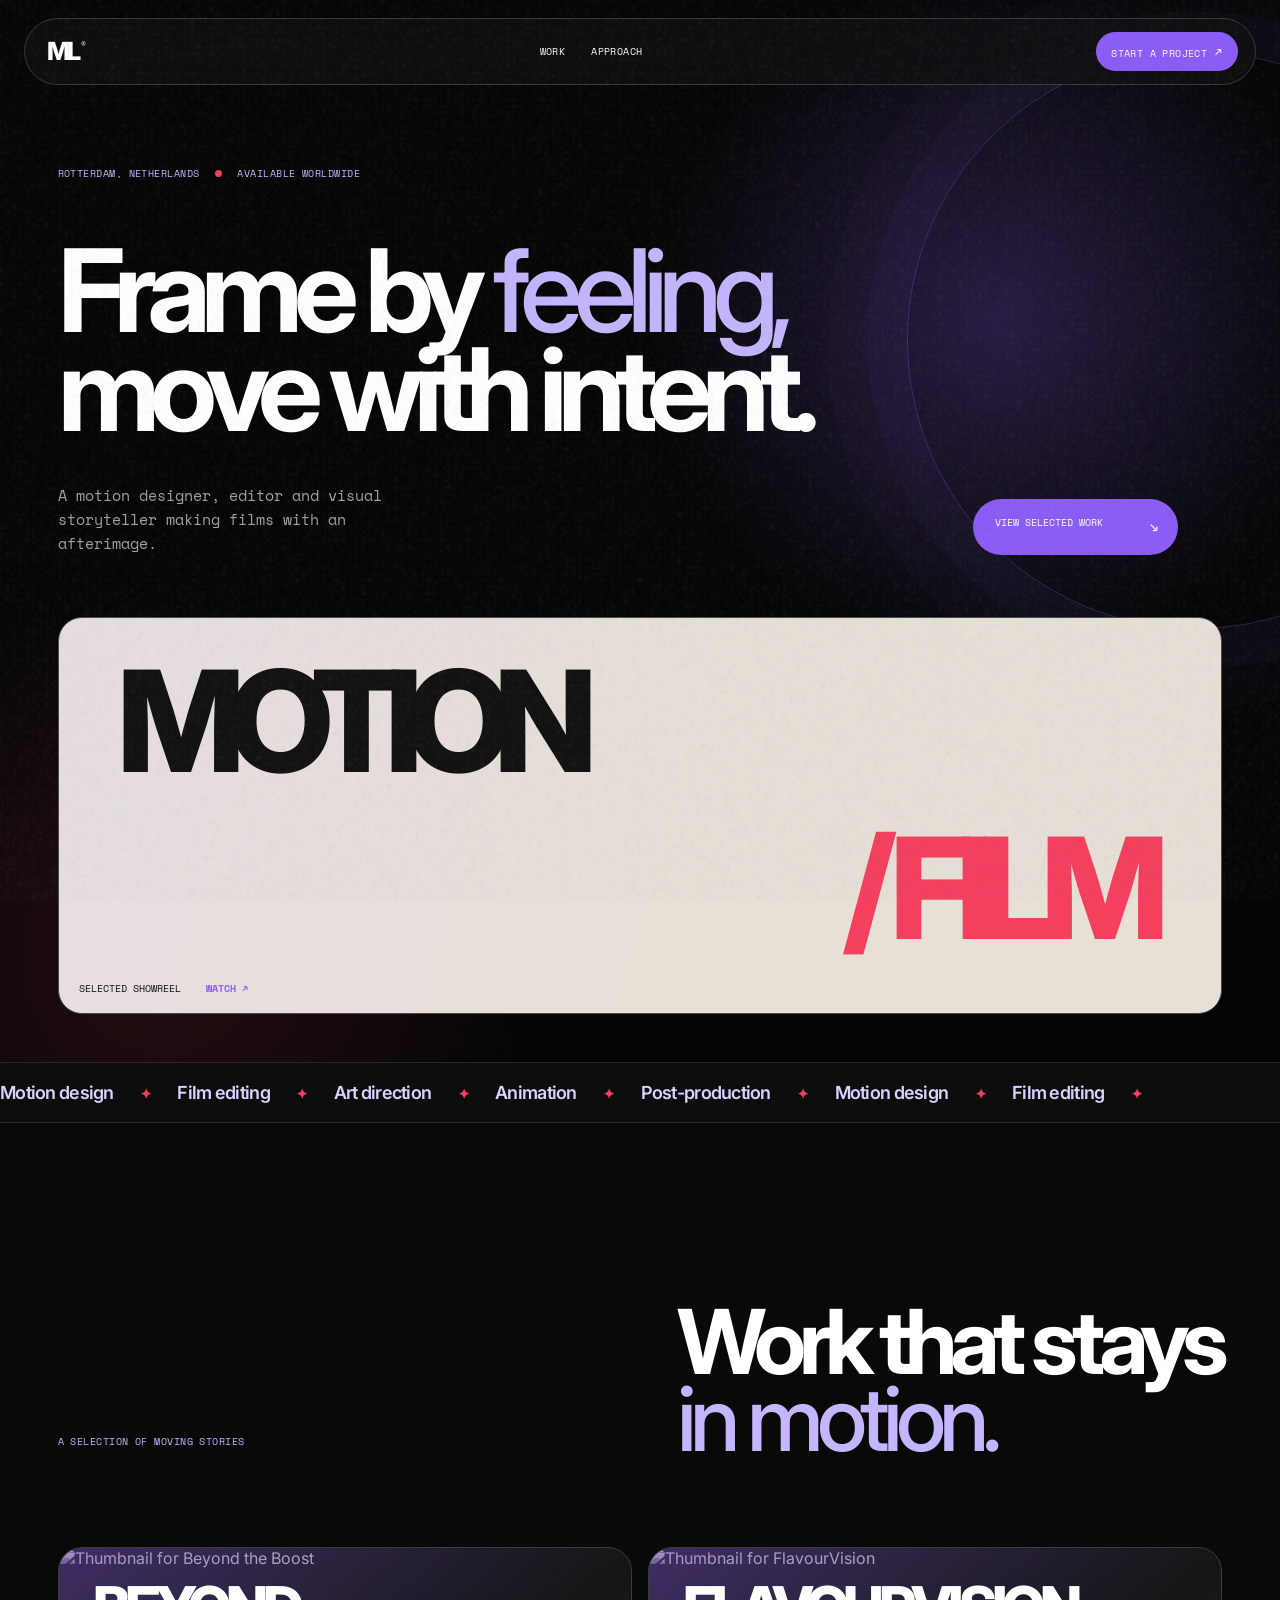
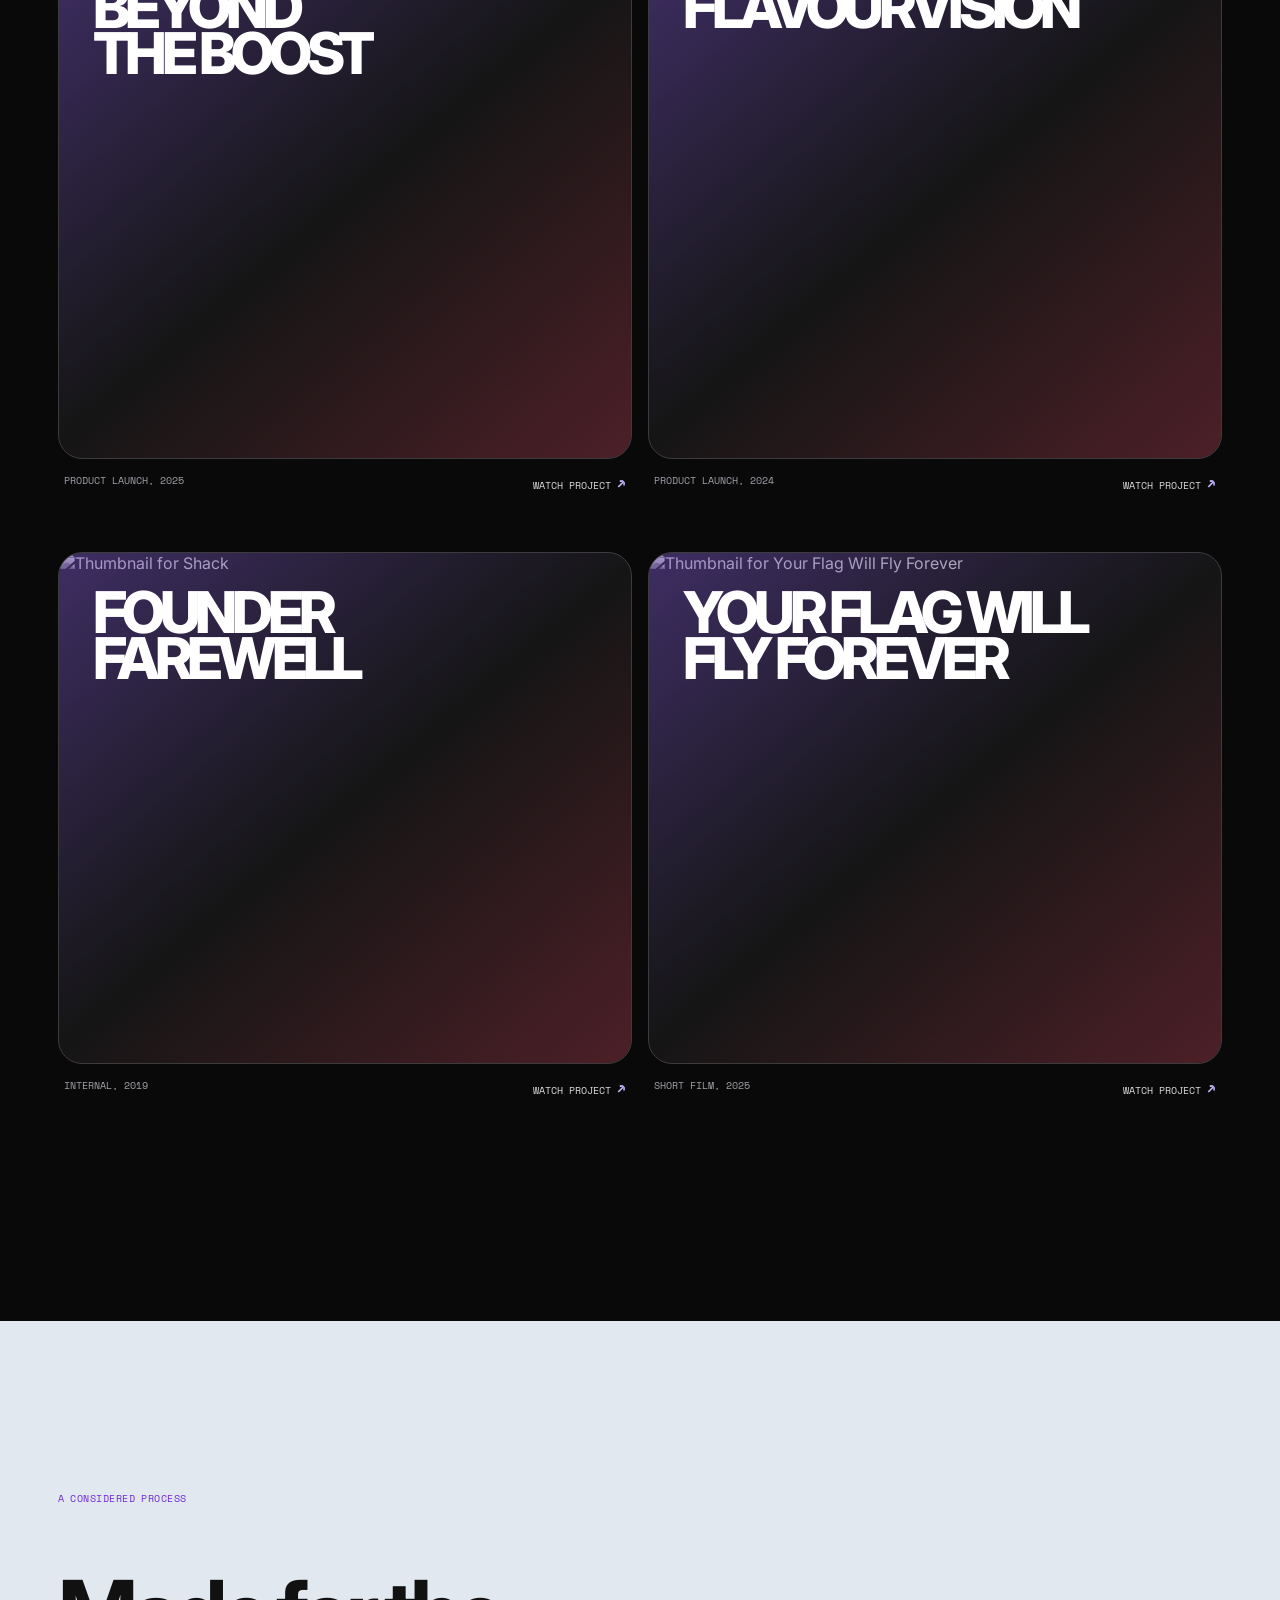
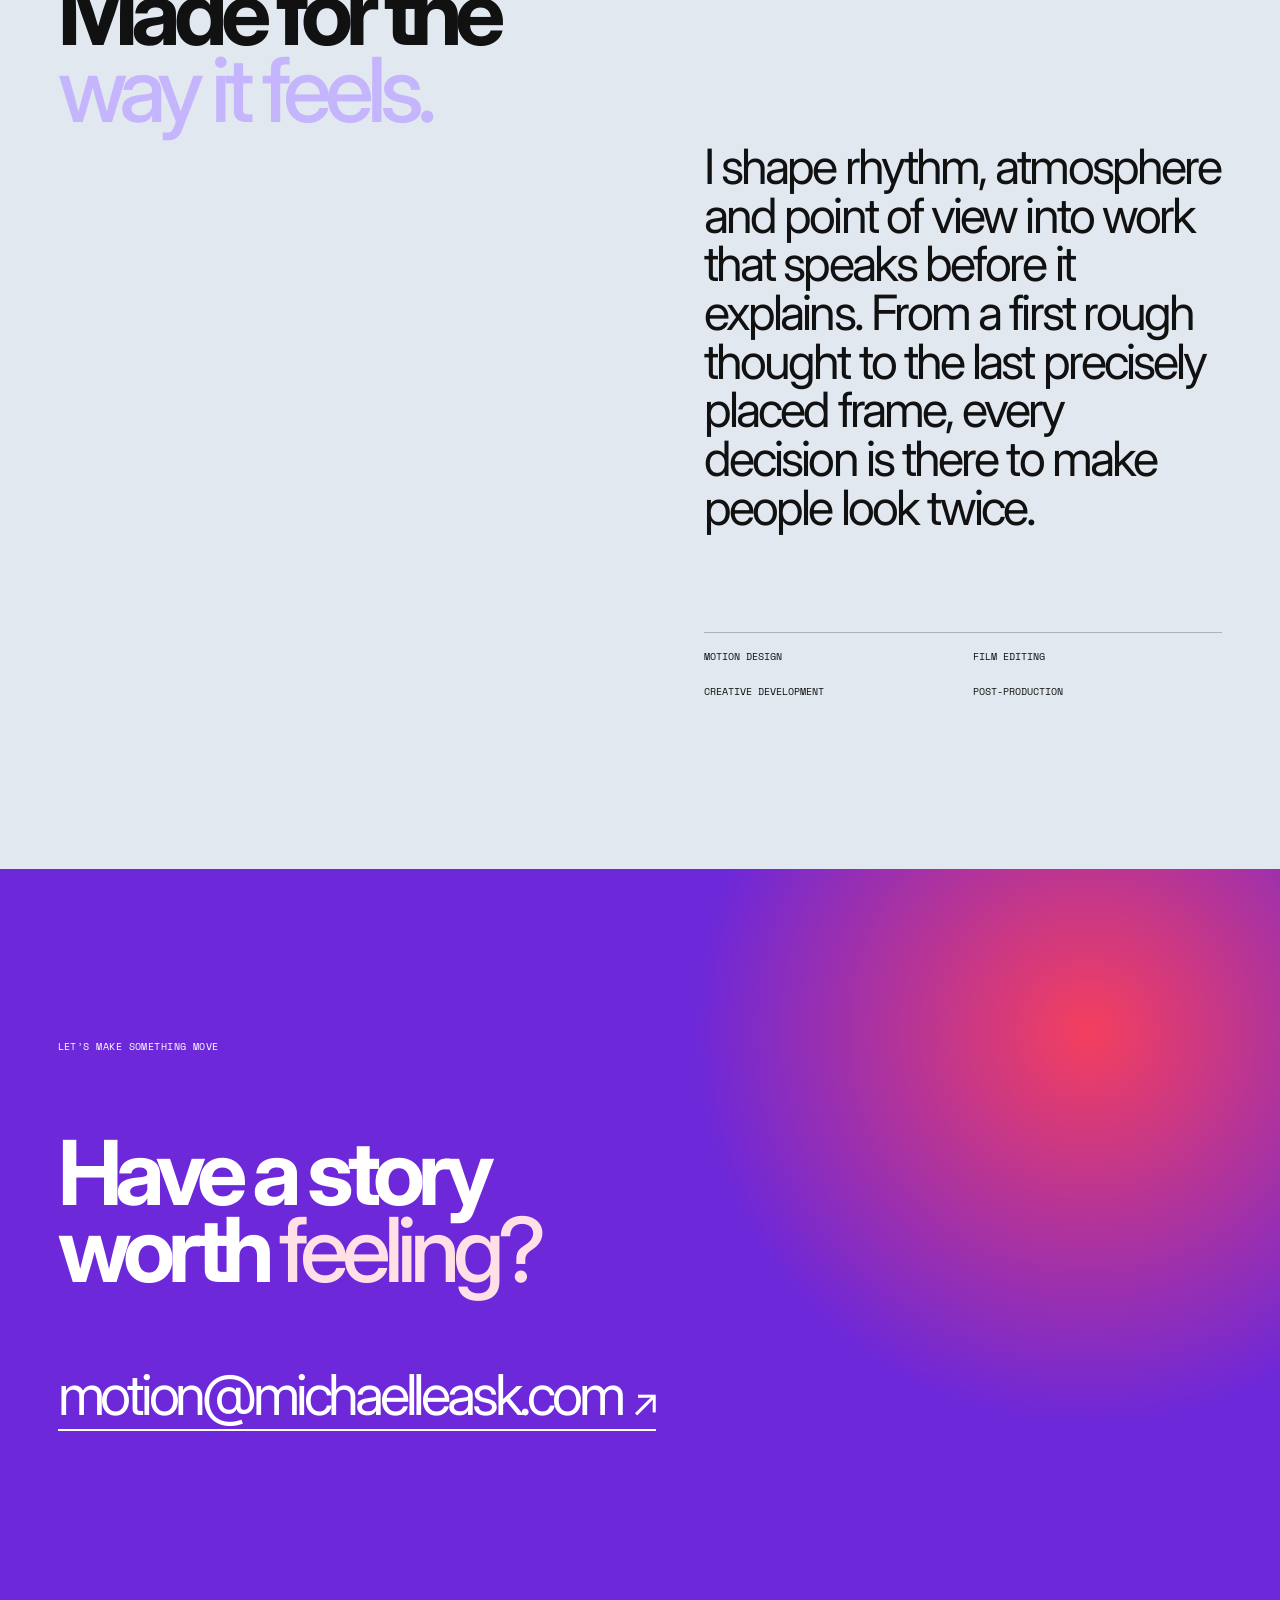
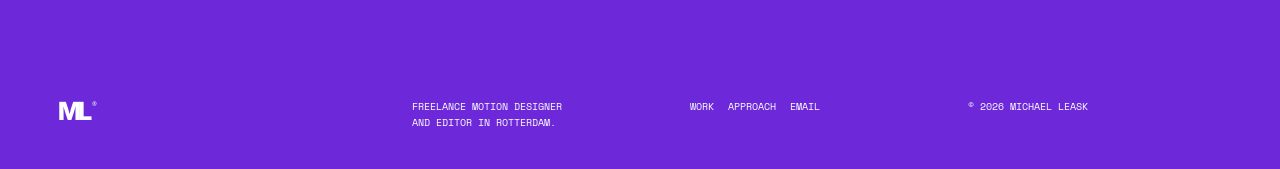
==== commit 0efa9443: "Update MIchael Leask.html" ====
--- a/MIchael Leask.html
+++ b/MIchael Leask.html
@@ -54,7 +54,7 @@
           aria-label="Watch Michael Leask showreel on Vimeo"
           ><iframe
             class="showreel-video"
-            src="https://player.vimeo.com/video/551444220?autoplay=1&mute=1&loop=1&playsinline=1&background=1"
+            src="https://player.vimeo.com/video/551444220?autoplay=1&mute=1&loop=1&playsinline=1&background=1;loop=1"
             title="Michael Leask showreel"
             tabindex="-1"
             aria-hidden="true"
@@ -80,87 +80,98 @@
         </div>
         <div class="work-grid">
           <a
-            class="project project-large"
+            class="project"
+            href="https://vimeo.com/1221162038"
+            target="_blank"
+            rel="noopener noreferrer"
+             ><iframe
+            class="showreel-video"
+            src="https://player.vimeo.com/video/1221162038?autoplay=1&mute=1&loop=1&playsinline=1&background=1"
+            title="Beyoend the boost"
+            tabindex="-1"
+            aria-hidden="true"
+            allow="autoplay; encrypted-media; picture-in-picture"
+            allowfullscreen
+            frameborder="0"
+          ></iframe
+            ><div class="project-media">
+              <img
+                src="Assets\Thumbs\Beyond the Boost thumb.jpg"
+                onerror="
+                  this.onerror = null;
+                  this.src = 'Assets\Thumbs\Beyond the Boost thumb.jpg';
+                "
+                alt="Thumbnail for Beyond the Boost"
+              /><span class="project-word small dark"
+                >Beyond<br />the boost</span
+              >
+            </div>
+            <div class="project-info">
+              <span>Product Launch, 2025</span
+              ><strong>Watch project <b>↗</b></strong>
+            </div></a
+          >
+          <a
+            class="project"
+            href="https://vimeo.com/1221161837"
+            target="_blank"
+            rel="noopener noreferrer"
+            ><div class="project-media">
+              <img
+                src="Assets\Thumbs\FlavourVision thumb.jpg"
+                onerror="
+                  this.onerror = null;
+                  this.src =
+                    'Assets\Thumbs\FlavourVision thumb.jpg';
+                "
+                alt="Thumbnail for FlavourVision"
+              /><span class="project-word small">FlavourVision</span>
+            </div>
+            <div class="project-info">
+              <span>Product Launch, 2024</span
+              ><strong>Watch project <b>↗</b></strong>
+            </div></a
+          >
+          <a
+            class="project"
+            href="https://vimeo.com/611650946"
+            target="_blank"
+            rel="noopener noreferrer"
+            ><div class="project-media">
+              <img
+                src="Assets\Thumbs\InvesticFounderFarewell.png"
+                onerror="
+                  this.onerror = null;
+                  this.src =
+                    'Assets\Thumbs\InvesticFounderFarewell.png';
+                "
+                alt="Thumbnail for Shack"
+              /><span class="project-word small dark">Founder<br />Farewell</span>
+            </div>
+            <div class="project-info">
+              <span>Internal, 2019</span
+              ><strong>Watch project <b>↗</b></strong>
+            </div></a
+          >
+          <a
+           class="project"
             href="https://vimeo.com/1107054880?fl=ip&amp;fe=ec"
             target="_blank"
             rel="noopener noreferrer"
             ><div class="project-media">
               <img
-                src="https://vumbnail.com/1107054880.jpg"
-                onerror="
-                  this.onerror = null;
-                  this.src = 'https://picsum.photos/seed/flag-cinema/1400/900';
+                src="Assets\Thumbs\Your Flag Will Forever Fly.jpg"
+                onerror="
+                  this.onerror = null;
+                  this.src = 'Assets\Thumbs\Your Flag Will Forever Fly.jpg';
                 "
                 alt="Thumbnail for Your Flag Will Fly Forever"
-              /><span class="project-word"
-                >Your flag will<br />fly forever</span
-              >
+              /><span class="project-word small dark"
+                >Your flag will<br />fly forever
+                </span>
             </div>
             <div class="project-info">
               <span>Short film, 2025</span
-              ><strong>Watch project <b>↗</b></strong>
-            </div></a
-          >
-          <a
-            class="project"
-            href="https://vimeo.com/560093076"
-            target="_blank"
-            rel="noopener noreferrer"
-            ><div class="project-media">
-              <img
-                src="https://vumbnail.com/560093076.jpg"
-                onerror="
-                  this.onerror = null;
-                  this.src =
-                    'https://picsum.photos/seed/midnight-sun-film/1000/1200';
-                "
-                alt="Thumbnail for Middernachtzon"
-              /><span class="project-word small">Middernacht<br />zon</span>
-            </div>
-            <div class="project-info">
-              <span>Short film, 2022</span
-              ><strong>Watch project <b>↗</b></strong>
-            </div></a
-          >
-          <a
-            class="project"
-            href="https://vimeo.com/560093396"
-            target="_blank"
-            rel="noopener noreferrer"
-            ><div class="project-media">
-              <img
-                src="https://vumbnail.com/560093396.jpg"
-                onerror="
-                  this.onerror = null;
-                  this.src =
-                    'https://picsum.photos/seed/paper-animation/1000/1200';
-                "
-                alt="Thumbnail for Shack"
-              /><span class="project-word small dark">Shack</span>
-            </div>
-            <div class="project-info">
-              <span>Stop-motion, 2023</span
-              ><strong>Watch project <b>↗</b></strong>
-            </div></a
-          >
-          <a
-            class="project project-wide"
-            href="https://vimeo.com/611664464"
-            target="_blank"
-            rel="noopener noreferrer"
-            ><div class="project-media">
-              <img
-                src="https://vumbnail.com/611664464.jpg"
-                onerror="
-                  this.onerror = null;
-                  this.src =
-                    'https://picsum.photos/seed/pretoria-portrait/1400/700';
-                "
-                alt="Thumbnail for Portraits of Pretoria"
-              /><span class="project-word">Portraits of<br />pretoria</span>
-            </div>
-            <div class="project-info">
-              <span>Documentary, 2024</span
               ><strong>Watch project <b>↗</b></strong>
             </div></a
           >
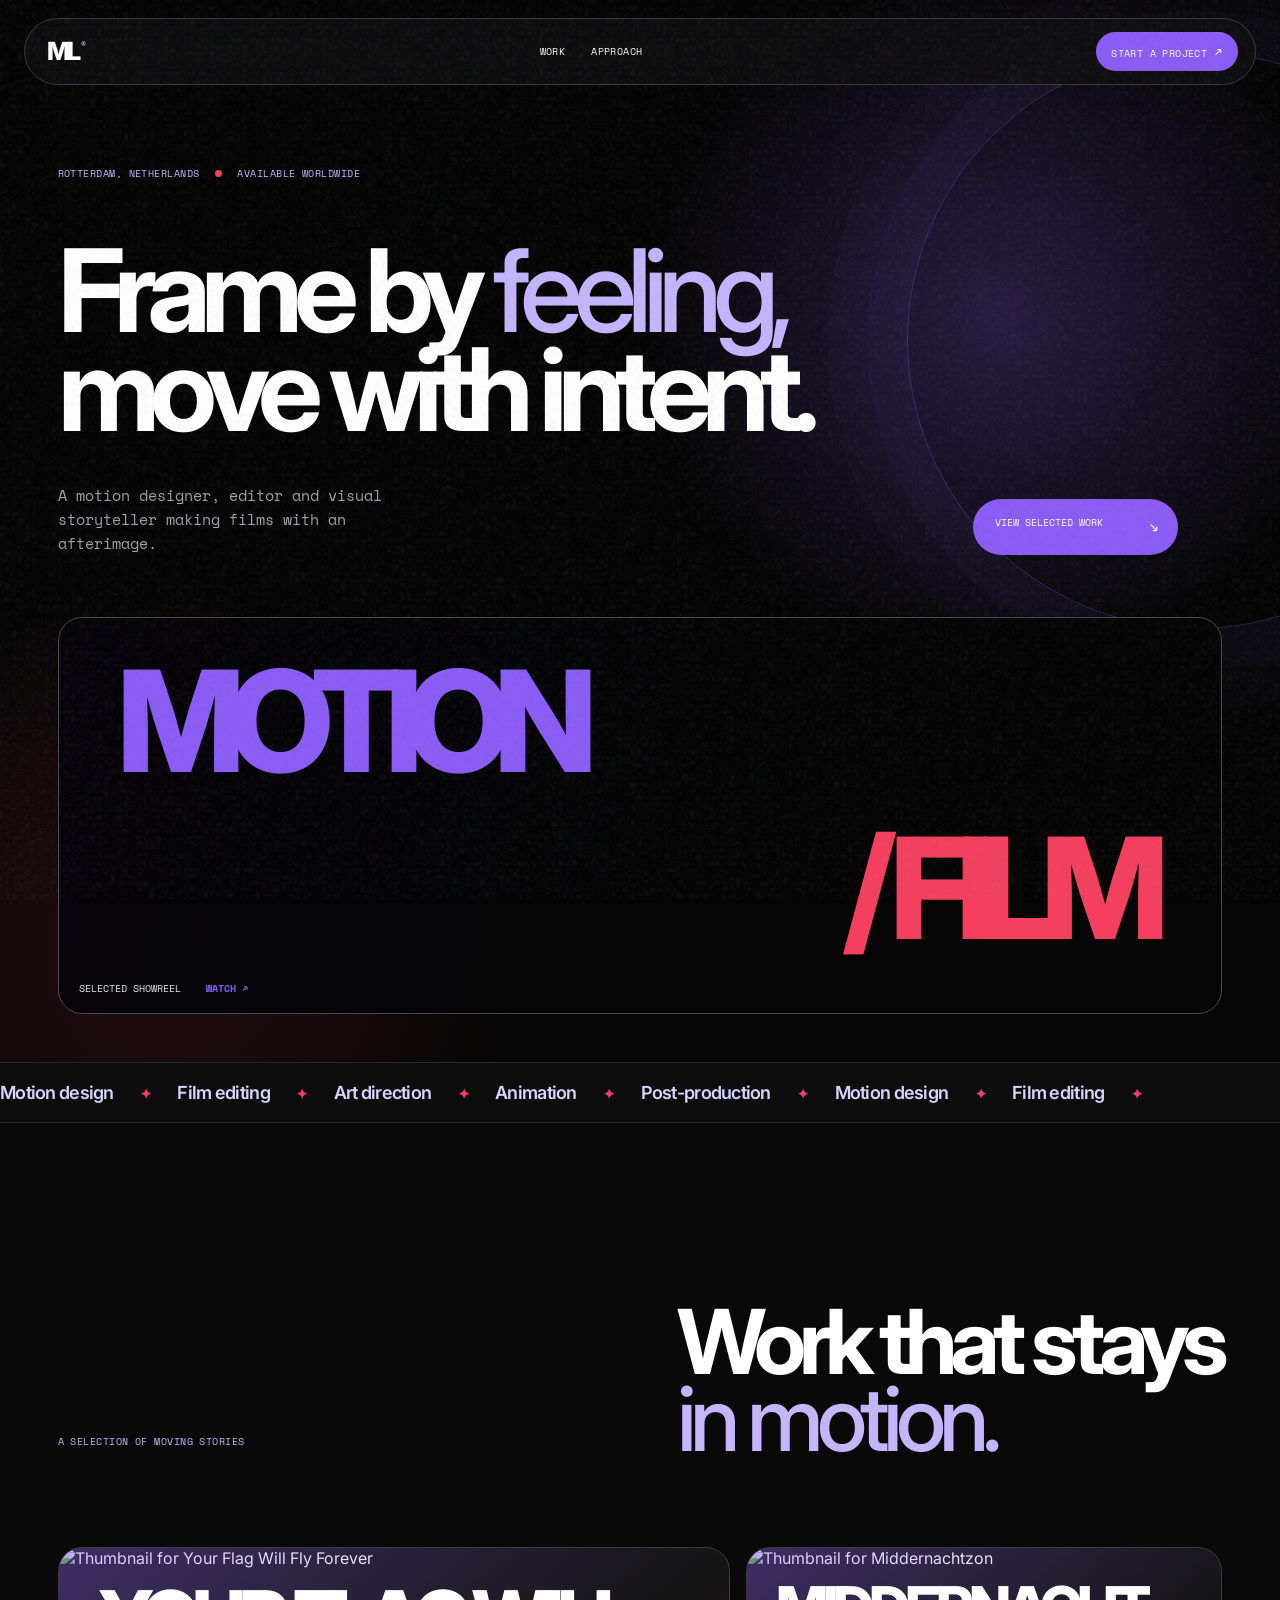
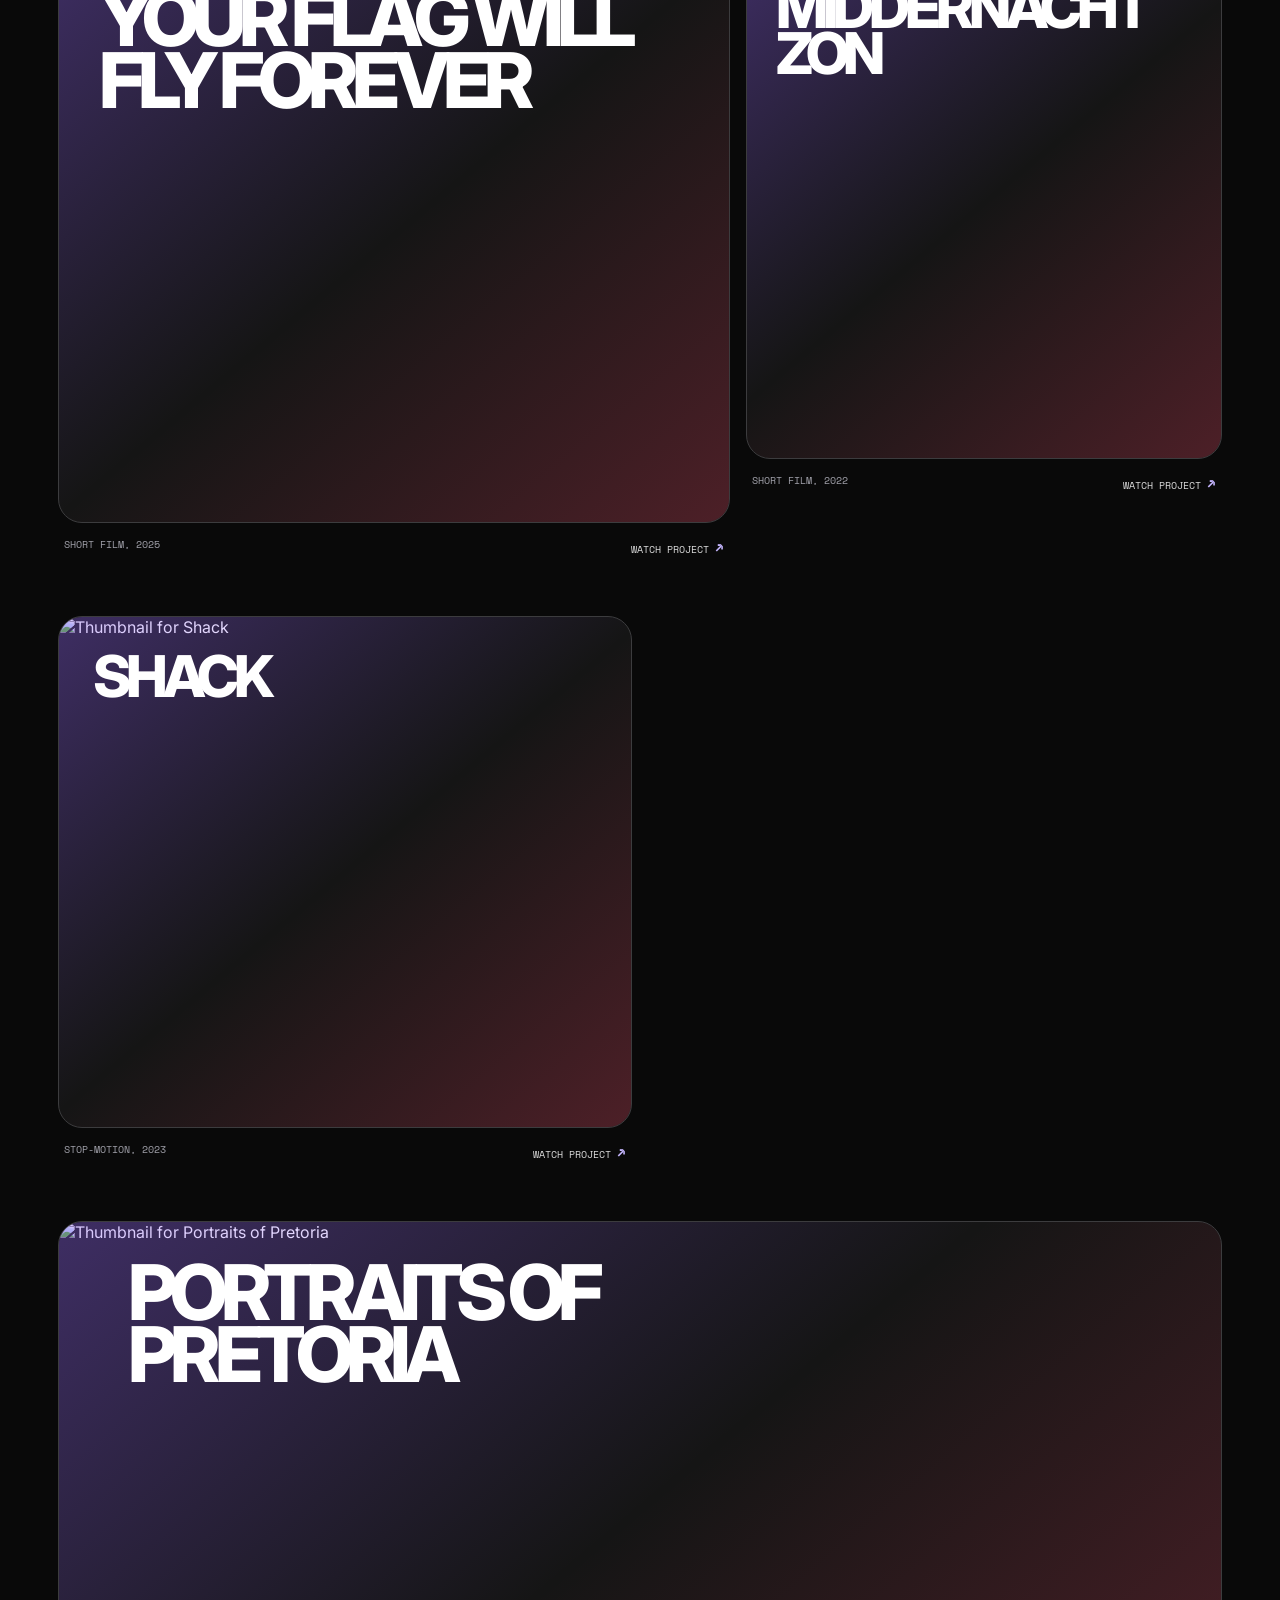
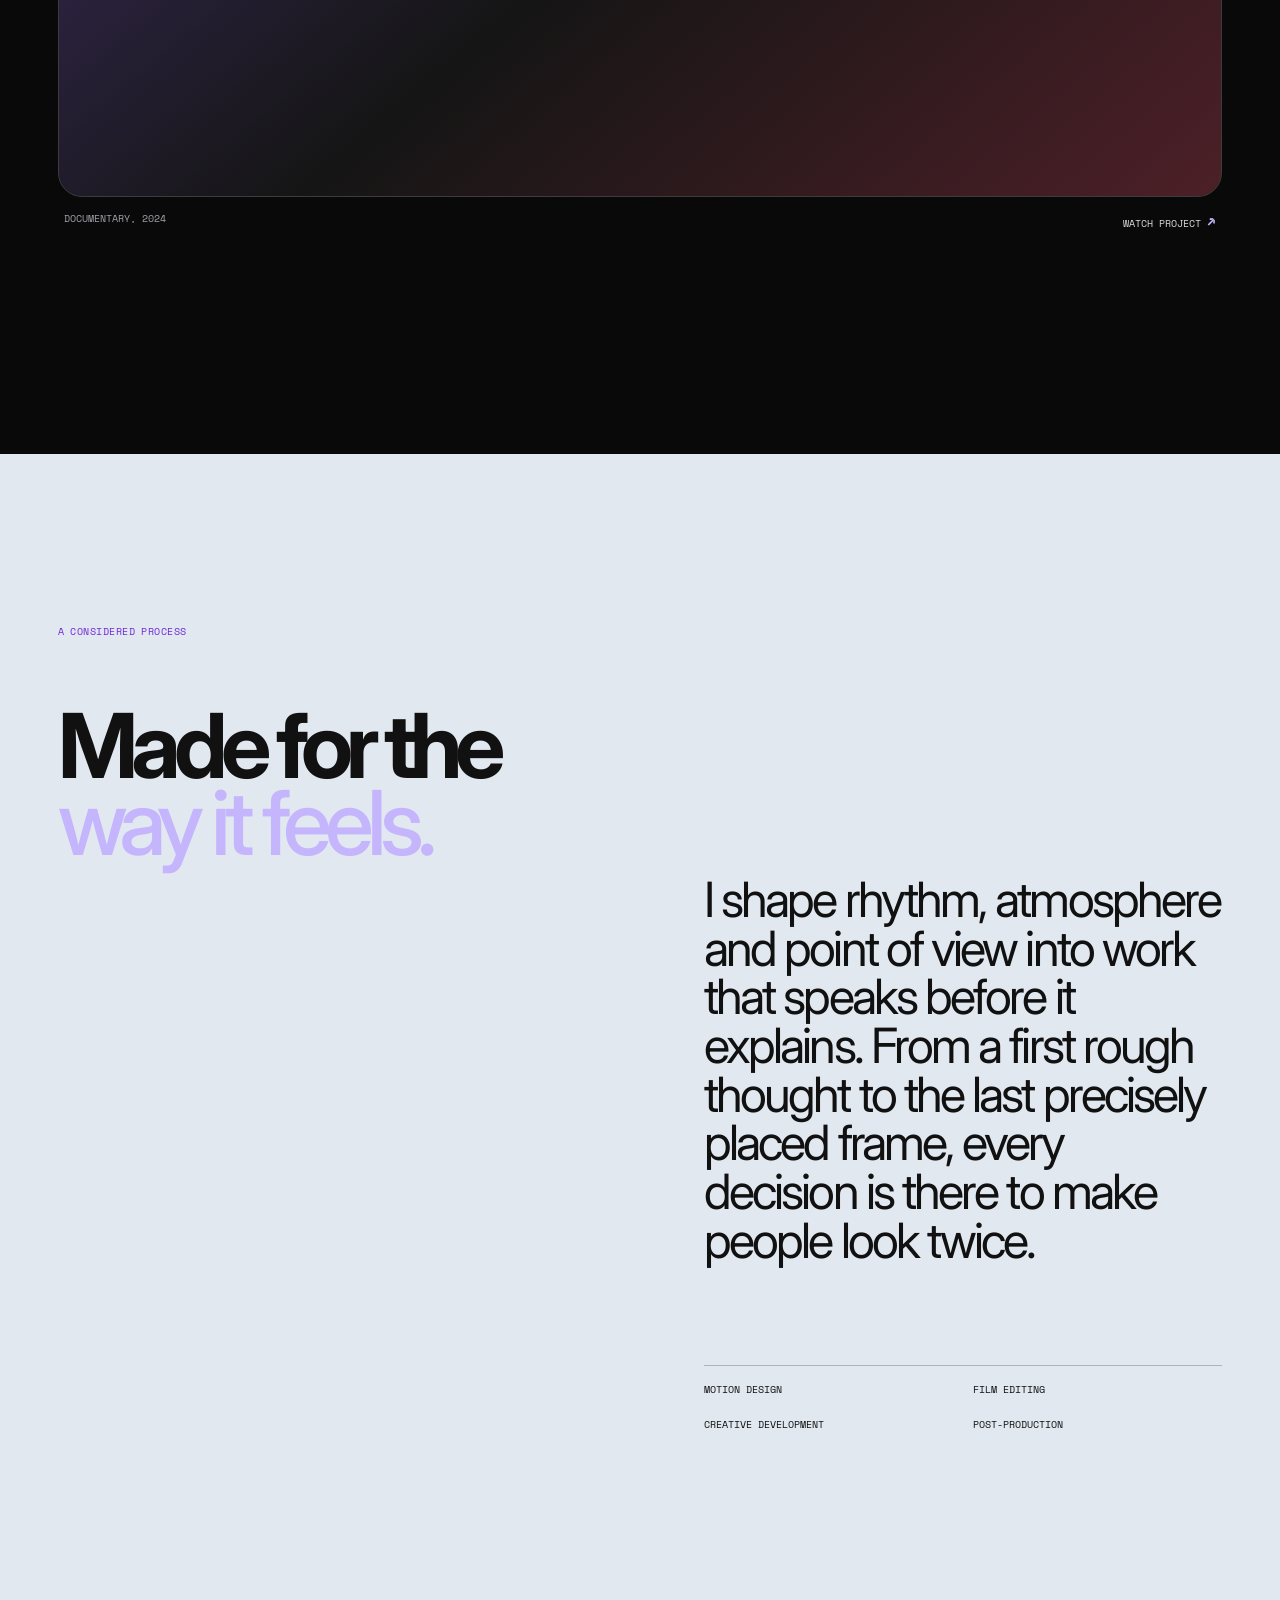
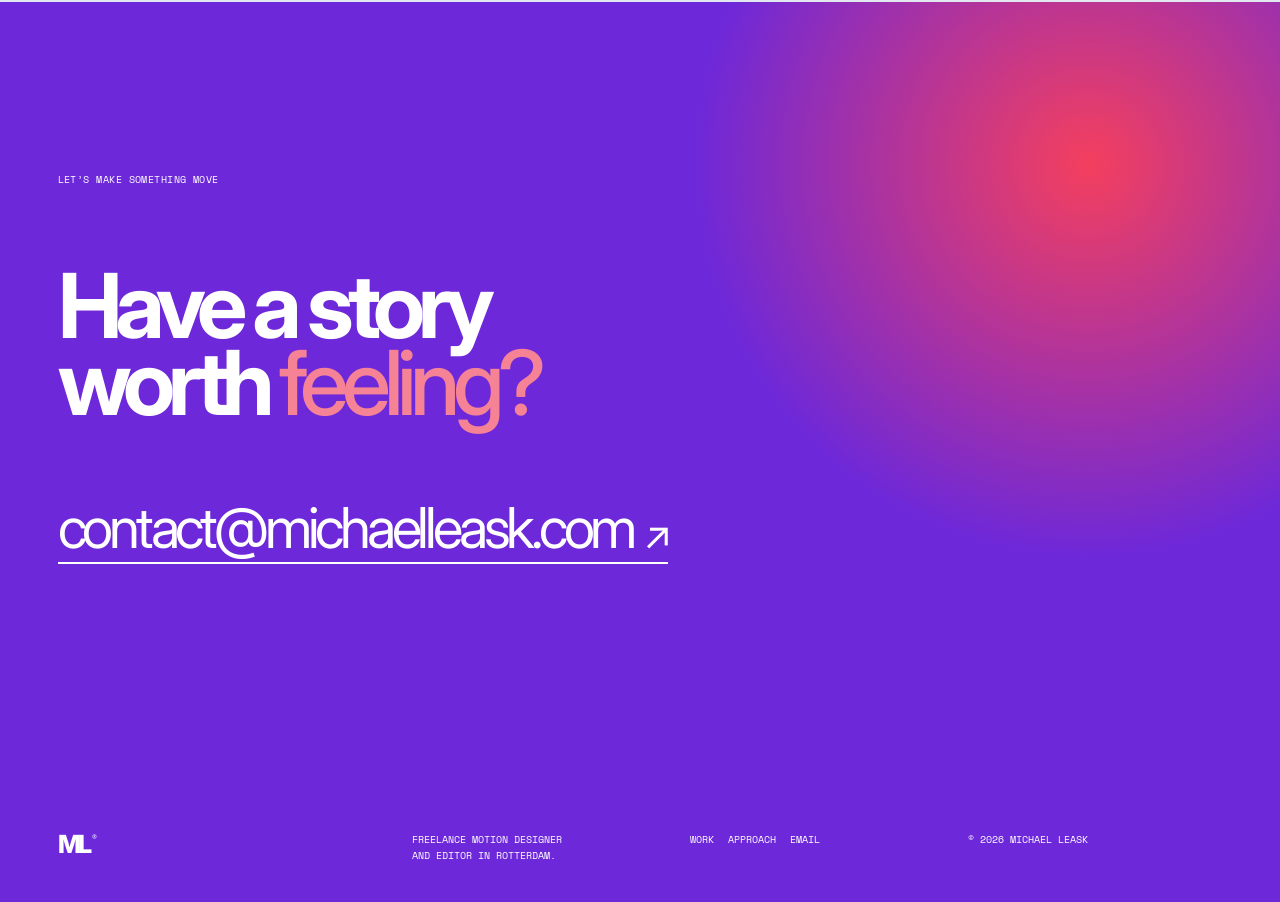
==== commit 0167cfcc: "Update MIchael Leask.html" ====
--- a/MIchael Leask.html
+++ b/MIchael Leask.html
@@ -54,7 +54,7 @@
           aria-label="Watch Michael Leask showreel on Vimeo"
           ><iframe
             class="showreel-video"
-            src="https://player.vimeo.com/video/551444220?autoplay=1&mute=1&loop=1&playsinline=1&background=1;loop=1"
+            src="https://player.vimeo.com/video/551444220?autoplay=1&mute=1&loop=1&playsinline=1&background=1"
             title="Michael Leask showreel"
             tabindex="-1"
             aria-hidden="true"
@@ -80,98 +80,87 @@
         </div>
         <div class="work-grid">
           <a
+            class="project project-large"
+            href="https://vimeo.com/1107054880?fl=ip&amp;fe=ec"
+            target="_blank"
+            rel="noopener noreferrer"
+            ><div class="project-media">
+              <img
+                src="https://vumbnail.com/1107054880.jpg"
+                onerror="
+                  this.onerror = null;
+                  this.src = 'https://picsum.photos/seed/flag-cinema/1400/900';
+                "
+                alt="Thumbnail for Your Flag Will Fly Forever"
+              /><span class="project-word"
+                >Your flag will<br />fly forever</span
+              >
+            </div>
+            <div class="project-info">
+              <span>Short film, 2025</span
+              ><strong>Watch project <b>↗</b></strong>
+            </div></a
+          >
+          <a
             class="project"
-            href="https://vimeo.com/1221162038"
-            target="_blank"
-            rel="noopener noreferrer"
-             ><iframe
-            class="showreel-video"
-            src="https://player.vimeo.com/video/1221162038?autoplay=1&mute=1&loop=1&playsinline=1&background=1"
-            title="Beyoend the boost"
-            tabindex="-1"
-            aria-hidden="true"
-            allow="autoplay; encrypted-media; picture-in-picture"
-            allowfullscreen
-            frameborder="0"
-          ></iframe
-            ><div class="project-media">
-              <img
-                src="Assets\Thumbs\Beyond the Boost thumb.jpg"
-                onerror="
-                  this.onerror = null;
-                  this.src = 'Assets\Thumbs\Beyond the Boost thumb.jpg';
-                "
-                alt="Thumbnail for Beyond the Boost"
-              /><span class="project-word small dark"
-                >Beyond<br />the boost</span
-              >
-            </div>
-            <div class="project-info">
-              <span>Product Launch, 2025</span
+            href="https://vimeo.com/560093076"
+            target="_blank"
+            rel="noopener noreferrer"
+            ><div class="project-media">
+              <img
+                src="https://vumbnail.com/560093076.jpg"
+                onerror="
+                  this.onerror = null;
+                  this.src =
+                    'https://picsum.photos/seed/midnight-sun-film/1000/1200';
+                "
+                alt="Thumbnail for Middernachtzon"
+              /><span class="project-word small">Middernacht<br />zon</span>
+            </div>
+            <div class="project-info">
+              <span>Short film, 2022</span
               ><strong>Watch project <b>↗</b></strong>
             </div></a
           >
           <a
             class="project"
-            href="https://vimeo.com/1221161837"
-            target="_blank"
-            rel="noopener noreferrer"
-            ><div class="project-media">
-              <img
-                src="Assets\Thumbs\FlavourVision thumb.jpg"
+            href="https://vimeo.com/560093396"
+            target="_blank"
+            rel="noopener noreferrer"
+            ><div class="project-media">
+              <img
+                src="https://vumbnail.com/560093396.jpg"
                 onerror="
                   this.onerror = null;
                   this.src =
-                    'Assets\Thumbs\FlavourVision thumb.jpg';
-                "
-                alt="Thumbnail for FlavourVision"
-              /><span class="project-word small">FlavourVision</span>
-            </div>
-            <div class="project-info">
-              <span>Product Launch, 2024</span
-              ><strong>Watch project <b>↗</b></strong>
-            </div></a
-          >
-          <a
-            class="project"
-            href="https://vimeo.com/611650946"
-            target="_blank"
-            rel="noopener noreferrer"
-            ><div class="project-media">
-              <img
-                src="Assets\Thumbs\InvesticFounderFarewell.png"
+                    'https://picsum.photos/seed/paper-animation/1000/1200';
+                "
+                alt="Thumbnail for Shack"
+              /><span class="project-word small dark">Shack</span>
+            </div>
+            <div class="project-info">
+              <span>Stop-motion, 2023</span
+              ><strong>Watch project <b>↗</b></strong>
+            </div></a
+          >
+          <a
+            class="project project-wide"
+            href="https://vimeo.com/611664464"
+            target="_blank"
+            rel="noopener noreferrer"
+            ><div class="project-media">
+              <img
+                src="https://vumbnail.com/611664464.jpg"
                 onerror="
                   this.onerror = null;
                   this.src =
-                    'Assets\Thumbs\InvesticFounderFarewell.png';
-                "
-                alt="Thumbnail for Shack"
-              /><span class="project-word small dark">Founder<br />Farewell</span>
-            </div>
-            <div class="project-info">
-              <span>Internal, 2019</span
-              ><strong>Watch project <b>↗</b></strong>
-            </div></a
-          >
-          <a
-           class="project"
-            href="https://vimeo.com/1107054880?fl=ip&amp;fe=ec"
-            target="_blank"
-            rel="noopener noreferrer"
-            ><div class="project-media">
-              <img
-                src="Assets\Thumbs\Your Flag Will Forever Fly.jpg"
-                onerror="
-                  this.onerror = null;
-                  this.src = 'Assets\Thumbs\Your Flag Will Forever Fly.jpg';
-                "
-                alt="Thumbnail for Your Flag Will Fly Forever"
-              /><span class="project-word small dark"
-                >Your flag will<br />fly forever
-                </span>
-            </div>
-            <div class="project-info">
-              <span>Short film, 2025</span
+                    'https://picsum.photos/seed/pretoria-portrait/1400/700';
+                "
+                alt="Thumbnail for Portraits of Pretoria"
+              /><span class="project-word">Portraits of<br />pretoria</span>
+            </div>
+            <div class="project-info">
+              <span>Documentary, 2024</span
               ><strong>Watch project <b>↗</b></strong>
             </div></a
           >
@@ -198,14 +187,14 @@
         <p class="eyebrow">Let’s make something move</p>
         <h2>Have a story<br />worth <em>feeling?</em></h2>
         <a class="contact-email" href="mailto:motion@michaelleask.com"
-          >motion@michaelleask.com <span>↗</span></a
+          >contact@michaelleask.com <span>↗</span></a
         >
         <footer>
           <a class="wordmark" href="#top">ML<span>®</span></a>
           <p>Freelance motion designer<br />and editor in Rotterdam.</p>
           <div>
             <a href="#work">Work</a><a href="#approach">Approach</a
-            ><a href="mailto:motion@michaelleask.com">Email</a>
+            ><a href="mailto:contact@michaelleask.com">Email</a>
           </div>
           <p>© 2026 Michael Leask</p>
         </footer>
--- a/styles.css
+++ b/styles.css
@@ -312,7 +312,7 @@
   width: 100%;
   height: 100%;
   object-fit: cover;
-  filter: grayscale(1) contrast(1.2) brightness(0.7);
+  
   transition:
     transform 0.8s cubic-bezier(0.22, 1, 0.36, 1),
     filter 0.8s;
@@ -381,7 +381,7 @@
   letter-spacing: -0.06em;
 }
 .scrub-copy span {
-  color: #92989e;
+  color: #aeb3b8;
 }
 .methods {
   border-top: 1px solid #aeb3b8;
@@ -406,7 +406,7 @@
   margin-bottom: 80px;
 }
 .contact h2 em {
-  color: #ffe0e7;
+  color: #f58295;
 }
 .contact-email {
   font-size: clamp(1.75rem, 4.4vw, 5rem);
@@ -533,8 +533,8 @@
 .hero-image.showreel-thumbnail {
   display: block;
   text-decoration: none;
-  background: #e7e0d7;
-  color: #111;
+  background: #050505;
+  color: #8b5cf6;
   transition: transform 0.5s cubic-bezier(0.22, 1, 0.36, 1);
 }
 .hero-image.showreel-thumbnail:hover {
@@ -600,7 +600,7 @@
   right: 29%;
 }
 .showreel-thumbnail figcaption {
-  color: #111;
+  color: #e2e8f0;
   display: flex;
   gap: 25px;
 }
